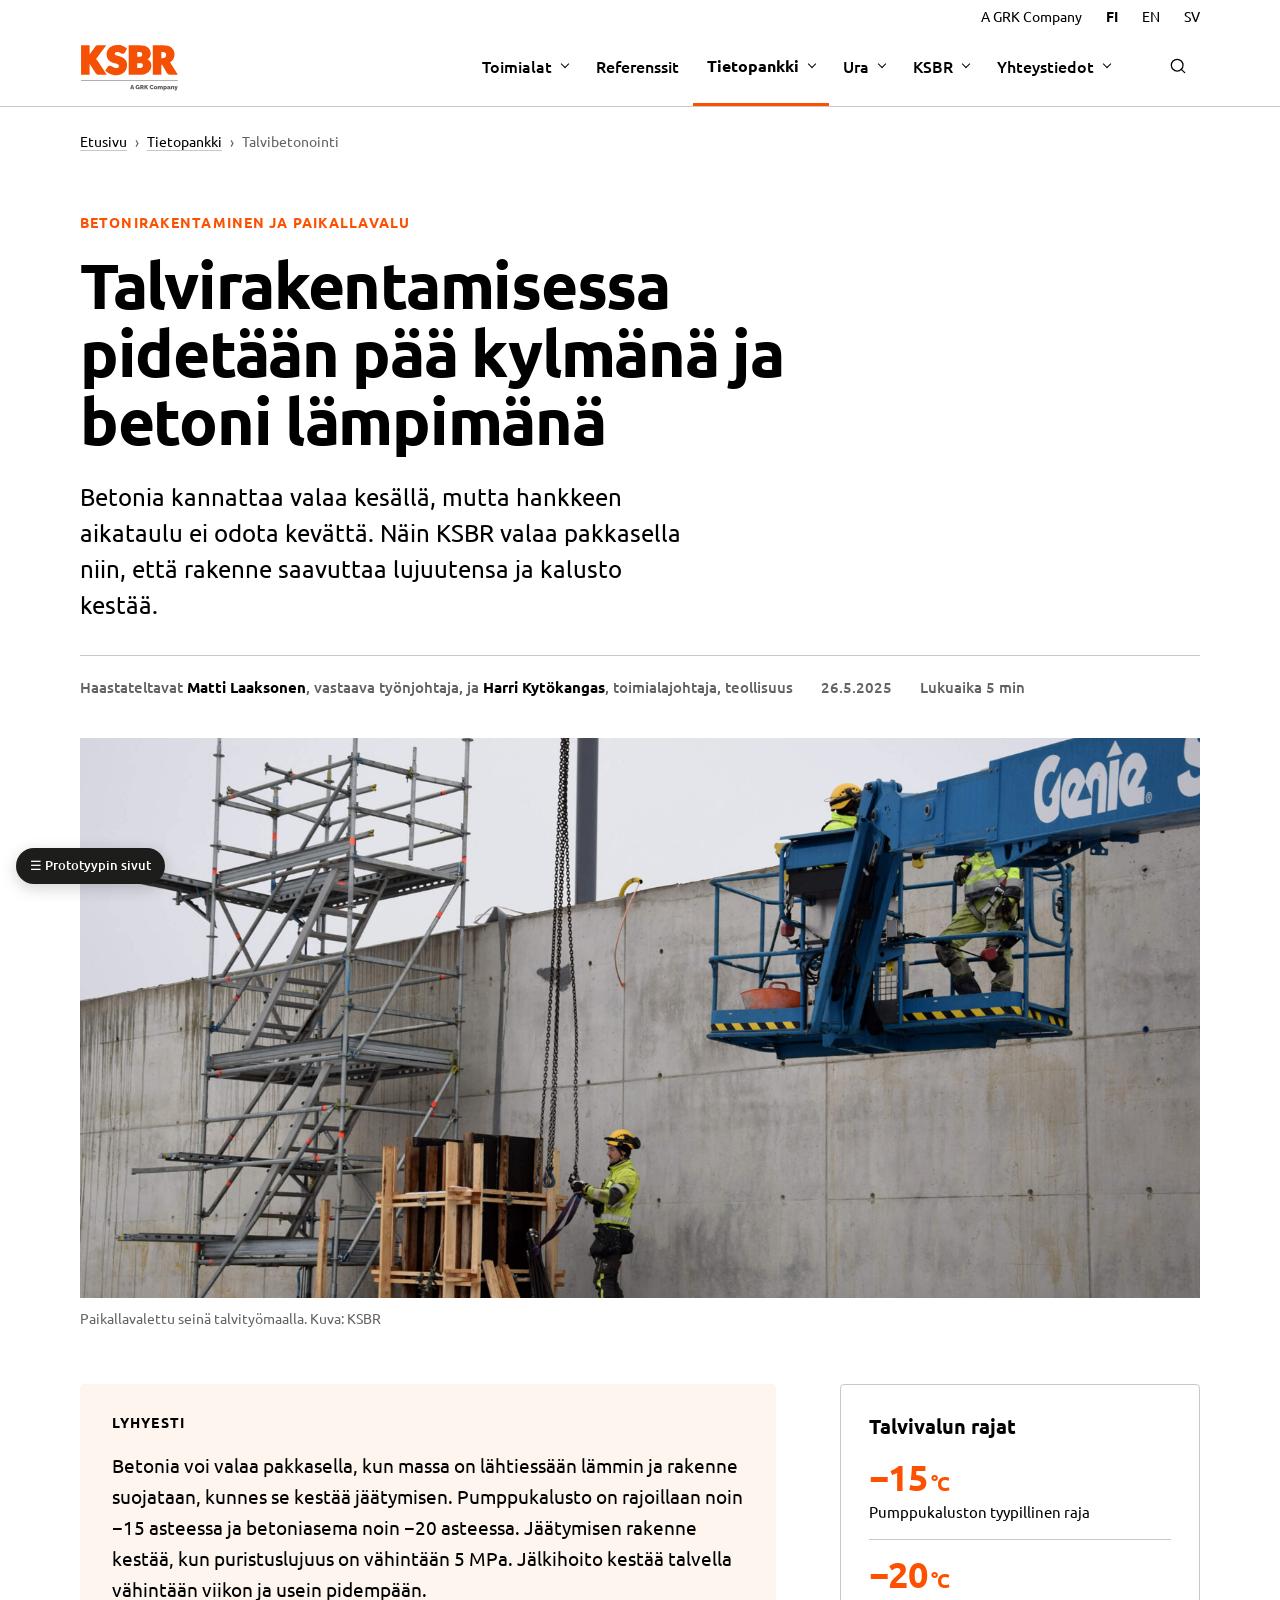
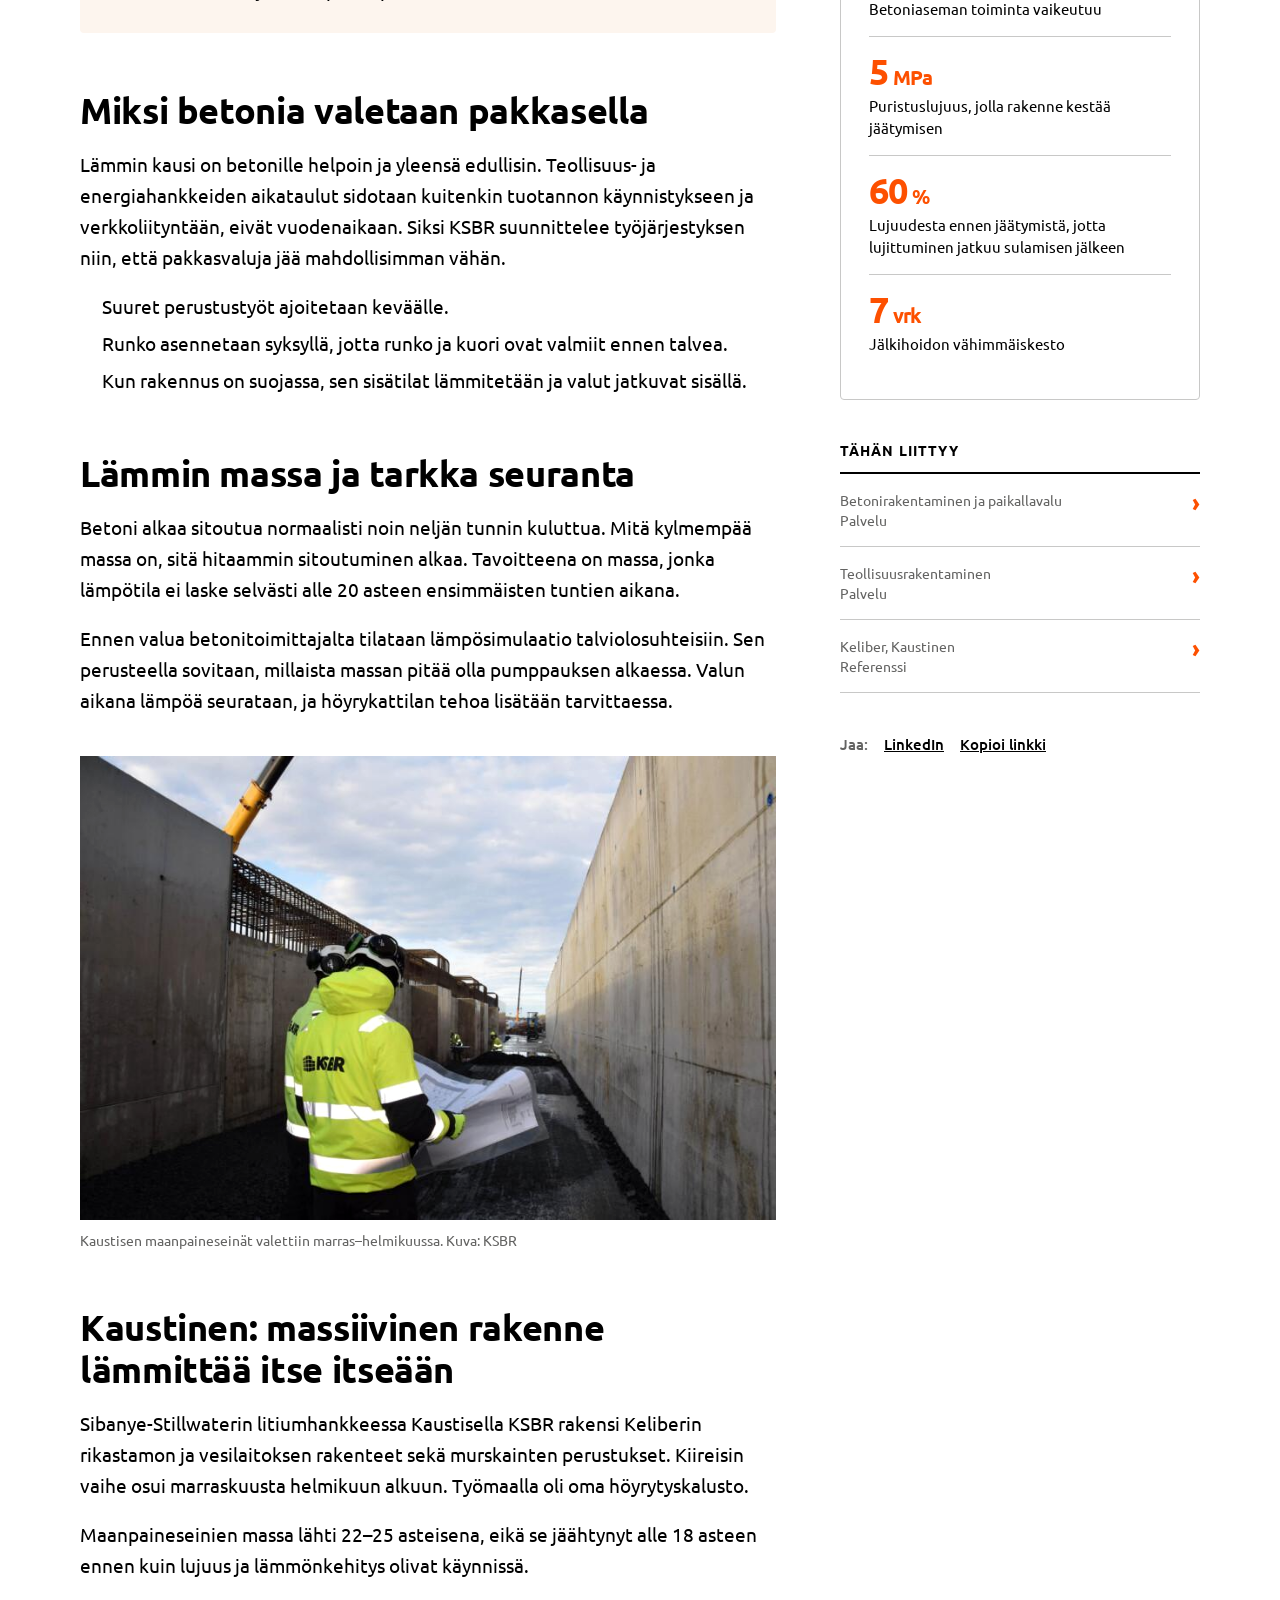
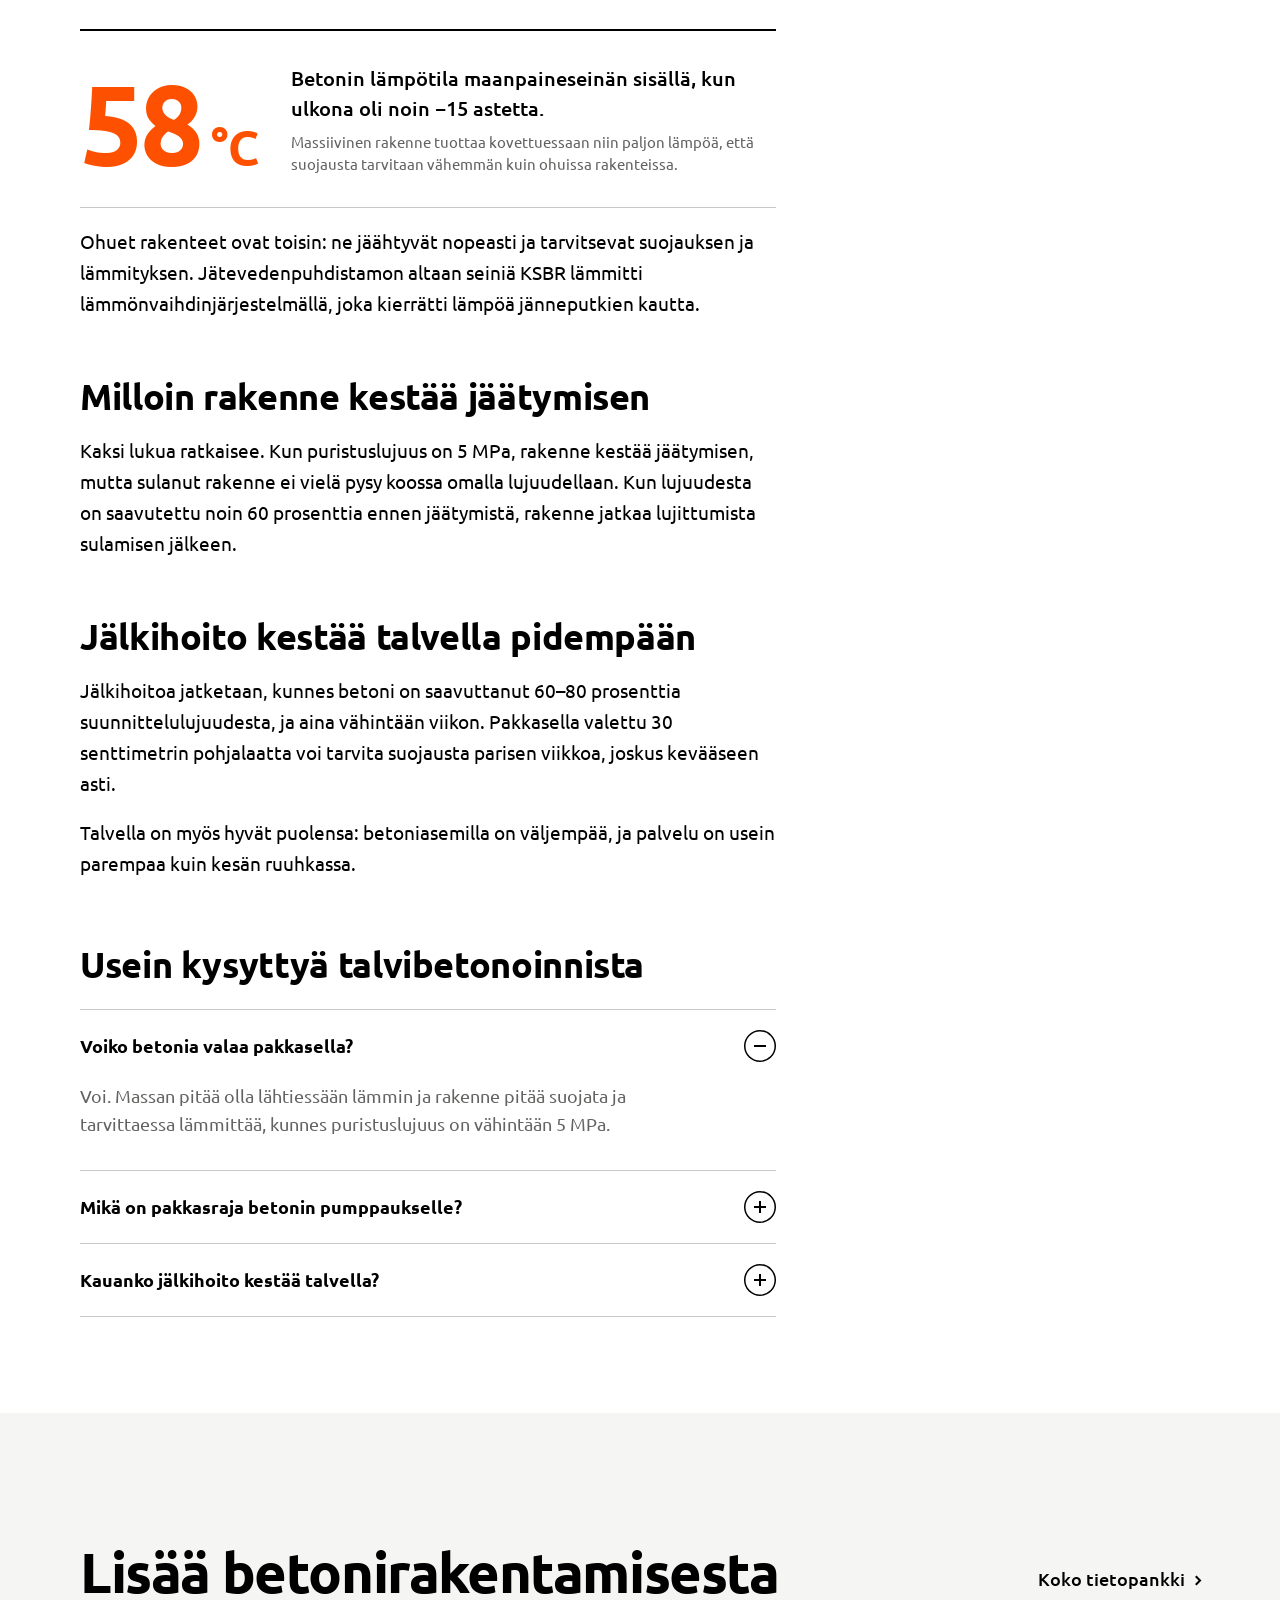
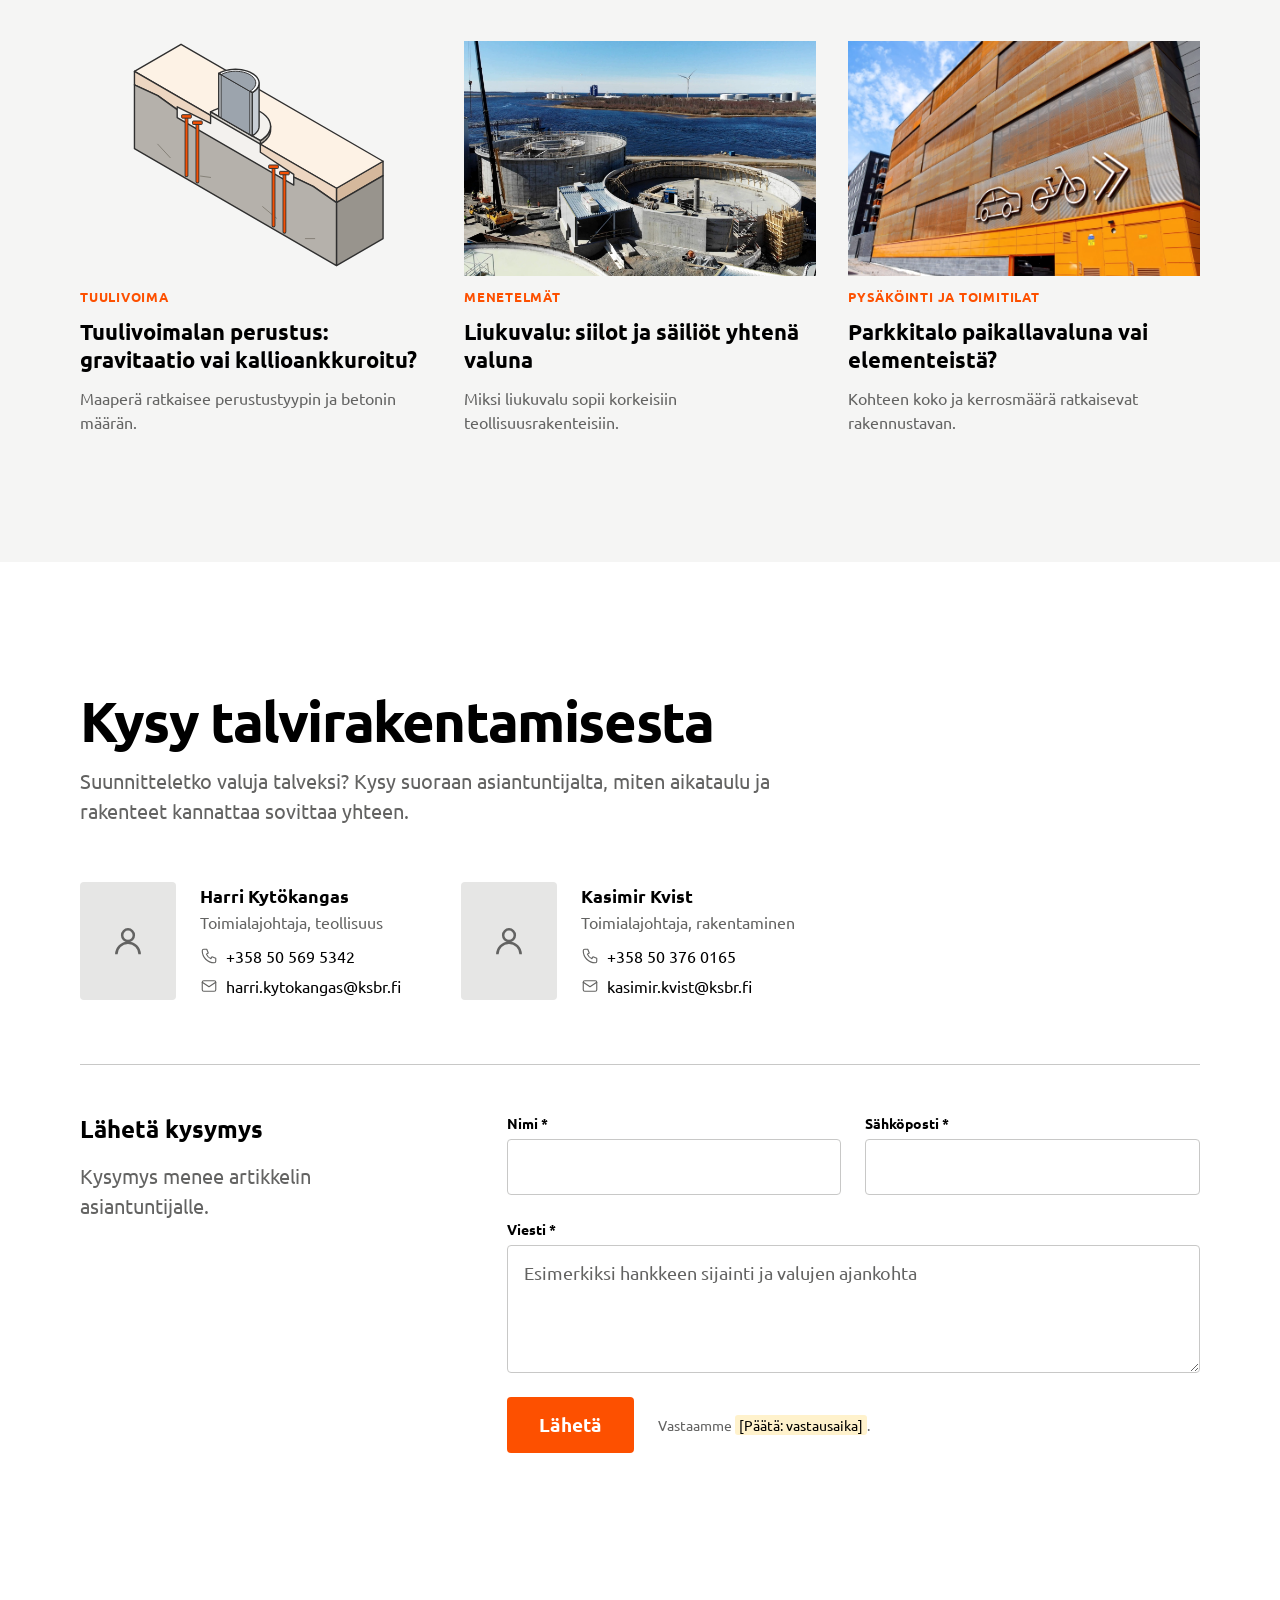
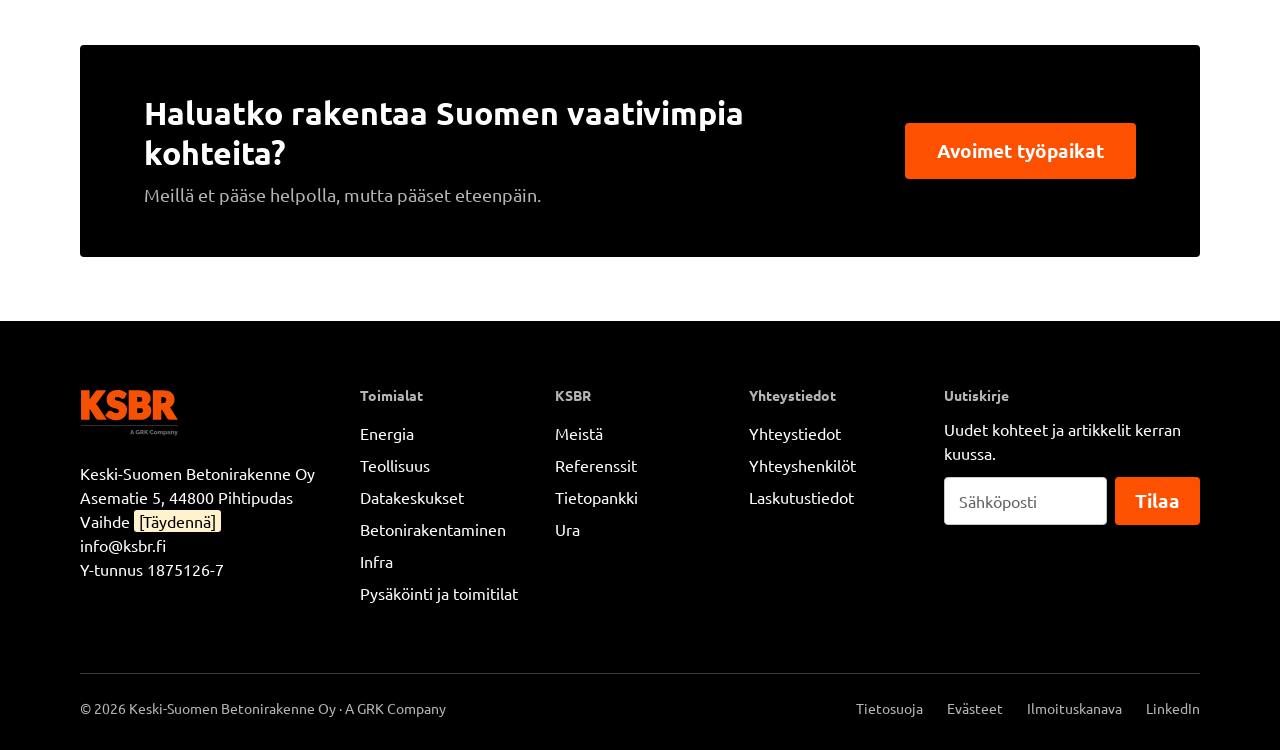
==== artikkeli-talvibetonointi.html @ c505bfe1 "Kanvaasin uusin versio: artikkelisivu, Ponsivuoren ja Metsä Fibren kuvat, uudet perustuskuvat, yhten" ====
<!doctype html>
<html lang="fi">
<head>
<meta charset="utf-8">
<meta name="viewport" content="width=device-width, initial-scale=1">
<meta name="robots" content="noindex, nofollow">
<title>Artikkeli: Talvibetonointi · KSBR (prototyyppi)</title>

<link rel="stylesheet" href="css/tokens.css">
<link rel="stylesheet" href="css/bundle.css">
</head>
<body>


<link rel="stylesheet" href="https://fonts.googleapis.com/css2?family=Ubuntu:ital,wght@0,300;0,400;0,500;0,700;1,400&amp;display=swap">
<style>
body{margin:0;background:#fff}
a{color:#000000}a:hover{color:#fd5000}
.certs{display:grid;grid-template-columns:repeat(4,minmax(0,1fr));gap:24px}
.cert-head{display:flex;align-items:center;gap:16px}
.seal{flex:none;width:72px;height:72px;border-radius:4px;background:#e6e6e5;display:grid;place-items:center;box-shadow:inset 0 0 0 1px #c8c8c7}
.seal span{font-size:12px;line-height:16px;font-weight:500;color:#636362}
.cert{display:grid;grid-template-rows:auto auto 1fr auto;gap:12px;padding:32px 28px;background:#fff;border:1px solid #c8c8c7;border-radius:4px}
.cert-code{margin:0;font-size:32px;line-height:36px;font-weight:700;letter-spacing:-.01em;font-variant-numeric:lining-nums tabular-nums}
.cert-name{margin:0;font-size:16px;line-height:24px;font-weight:700;color:#636362;padding-bottom:16px;border-bottom:1px solid #e6e6e5}
.cert p.what{margin:0;font-size:16px;line-height:24px}
.cert .b-link{font-size:15px;margin-top:8px}
.qa-head{display:grid;grid-template-columns:7fr 5fr;gap:80px;align-items:end;margin-bottom:48px}
.qa-head .b-head{margin:0}
.quote{margin:64px 0 0;padding-top:48px;border-top:1px solid #c8c8c7;display:grid;grid-template-columns:4fr 8fr;gap:80px;align-items:start}
.quote blockquote{margin:0;font-size:32px;line-height:42px;font-weight:500;text-wrap:balance}
.quote blockquote::before{content:"”";display:block;font-size:80px;line-height:56px;font-weight:700;color:#fd5000}
.quote figcaption{font-size:16px;line-height:24px;padding-top:56px}
.quote figcaption b{display:block}
.co2{margin:0;justify-self:end;width:100%;max-width:420px}
.co2-bars{display:grid;grid-template-columns:1fr 1fr;gap:32px;align-items:end}
.co2-col{display:grid;justify-items:center;align-content:end;gap:8px}
.co2-bar{width:100%;max-width:120px;border-radius:4px 4px 0 0;background:#3a3a3a;box-shadow:0 1px 0 #7a7a79}
.co2-bar--now{background:#fd5000}
.co2-val{font-size:24px;line-height:32px;font-weight:700;color:#d0d0cf}
.co2-val--now{color:#fd5000}
.co2-lbl{margin-top:4px;font-size:14px;line-height:20px;color:#d0d0cf;text-align:center}
.co2 figcaption{margin-top:20px;font-size:14px;line-height:20px;color:#b5b5b4}
.resp{background:#000;color:#fff}
.resp-grid{display:grid;grid-template-columns:7fr 5fr;gap:80px;align-items:end}
.resp h2{margin:0;font-size:52px;line-height:60px;font-weight:700;letter-spacing:-.015em;color:#fff;text-wrap:balance}
.resp h2 em{font-style:normal;color:#fd5000}
.resp p{margin:16px 0 0;font-size:18px;line-height:28px;color:#d0d0cf}
.resp .b-link{color:#fff}
.resp .b-link:hover{color:#fff}
.b-footer__top{grid-template-columns:3fr 2fr 2fr 2fr 3fr}
@media (max-width:900px){
.b-h2,.resp h2{font-size:26px;line-height:32px}
.certs{grid-template-columns:repeat(2,minmax(0,1fr))}
.b-check,.b-people,.b-form{grid-template-columns:1fr}
.qa-head,.quote,.resp-grid,.b-lightform,.b-footer__top{grid-template-columns:1fr;gap:24px}
.quote figcaption{padding-top:0}
}

/* ---- hi-fi ---- */
.hf img{filter:saturate(.9) contrast(1.05)}
.hf-sec{padding:128px 80px}
.hf-h2{margin:0;font:700 56px/60px var(--font-head);letter-spacing:-.025em;text-wrap:balance}
.hf-lead{margin:20px 0 0;max-width:62ch;font:400 20px/30px var(--font-sans);color:var(--ink-2)}
.hf-eyebrow{margin:0 0 16px;font:700 13px/20px var(--font-head);letter-spacing:.12em;text-transform:uppercase;color:var(--ink-2)}
.hf-hero{position:relative;min-height:820px;display:grid;align-content:end;color:#fff;overflow:hidden;background:#111}
.hf-hero>img{position:absolute;inset:0;width:100%;height:100%;object-fit:cover}
.hf-hero::after{content:"";position:absolute;inset:0;background:linear-gradient(180deg,rgba(0,0,0,.2) 0%,rgba(0,0,0,0) 28%,rgba(0,0,0,.78) 100%),linear-gradient(90deg,rgba(0,0,0,.72) 0%,rgba(0,0,0,.35) 45%,rgba(0,0,0,0) 70%)}
.hf-hero__text{position:relative;z-index:1;padding:0 80px 160px;max-width:1100px}
.hf-hero .hf-eyebrow{color:#fff;opacity:.85}
.hf-hero h1{margin:0;font:700 112px/108px var(--font-head);letter-spacing:-.04em}
.hf-hero h1 span{display:block;color:var(--accent)}
.hf-hero p.lead{margin:32px 0 0;max-width:46ch;font:400 22px/32px var(--font-sans);color:#e8e8e7}
.hf-hero .acts{display:flex;flex-wrap:wrap;align-items:center;gap:16px 32px;margin-top:40px}
.hf-hero .acts .b-link{color:#fff}
.hf-hero__note{position:absolute;z-index:1;right:80px;top:24px;font-size:12px;line-height:16px;color:rgba(255,255,255,.6)}
.hf-tasks{position:relative;z-index:2;display:grid;grid-template-columns:repeat(4,minmax(0,1fr));margin:-72px 80px 0;background:#fff;box-shadow:0 24px 48px -24px rgba(0,0,0,.35)}
.hf-task{display:grid;grid-template-columns:28px 1fr 12px;gap:16px;align-items:center;padding:28px;text-decoration:none;color:var(--ink)}
.hf-task+.hf-task{border-left:1px solid var(--surface)}
.hf-task .b-ico{width:24px;height:24px;color:var(--ink)}
.hf-task b{display:block;font:700 18px/24px var(--font-head)}
.hf-task small{display:block;font-size:14px;line-height:20px;color:var(--ink-2)}
.hf-task::after{content:"";width:8px;height:8px;border:solid var(--ink);border-width:2px 2px 0 0;transform:rotate(45deg)}
.hf-task:hover b{text-decoration:underline;text-underline-offset:4px}
.hf-ind{display:grid;grid-template-columns:repeat(5,minmax(0,1fr));gap:24px;margin-top:64px}
.hf-indcard{display:grid;grid-template-rows:auto auto auto 1fr auto;gap:12px;text-decoration:none;color:var(--ink)}
.hf-indcard .ph{position:relative;aspect-ratio:3/4;overflow:hidden;margin-bottom:12px}
.hf-indcard .ph img{position:absolute;inset:0;width:100%;height:100%;object-fit:cover}
.hf-oldico{width:64px;height:64px;margin:-4px 0 0 -6px;filter:none!important}
.hf-indcard h3{margin:0;font:700 24px/30px var(--font-head);letter-spacing:-.01em}
.hf-indcard p{margin:0;font-size:16px;line-height:24px;color:var(--ink-2)}
.hf-indcard .b-link{align-self:end;justify-self:start;font-size:16px}
.hf-indcard:hover h3{text-decoration:underline;text-underline-offset:5px;text-decoration-thickness:2px}
.hf-ico{width:44px;height:44px;fill:none;stroke:var(--ink);stroke-width:1.75;stroke-linecap:round;stroke-linejoin:round}
.hf-ico .a{stroke:var(--accent)}
.hf-indfoot{display:flex;gap:16px 40px;margin-top:48px;padding-top:24px;border-top:1px solid var(--line)}
.hf-band{position:relative;min-height:640px;display:grid;align-content:end;overflow:hidden;color:#fff}
.hf-band>img{position:absolute;inset:0;width:100%;height:100%;object-fit:cover}
.hf-band::after{content:"";position:absolute;inset:0;background:linear-gradient(0deg,rgba(0,0,0,.82) 0%,rgba(0,0,0,.35) 50%,rgba(0,0,0,0) 75%),linear-gradient(90deg,rgba(0,0,0,.5) 0%,rgba(0,0,0,0) 60%)}
.hf-band__text{position:relative;z-index:1;padding:0 80px 72px;max-width:900px}
.hf-band .hf-eyebrow{color:#fff;opacity:.85}
.hf-band h2{margin:0;font:700 48px/54px var(--font-head);letter-spacing:-.02em}
.hf-band .b-link{margin-top:24px;color:#fff;display:inline-block}
.hf-why{background:#000;color:#fff}
.hf-why .hf-h2{color:#fff}
.hf-why .hf-lead{color:var(--on-dark)}
.hf-nums{display:grid;grid-template-columns:repeat(3,minmax(0,1fr));gap:48px;margin-top:80px}
.hf-num b{display:block;font:700 144px/1 var(--font-head);letter-spacing:-.05em;color:var(--accent);font-variant-numeric:lining-nums tabular-nums}
.hf-num small{display:block;margin-top:16px;padding-bottom:28px;border-bottom:1px solid var(--on-dark-line);font:500 18px/26px var(--font-sans);color:var(--on-dark)}
.hf-num small em{font-style:normal;font-weight:700;color:#fff;margin-right:6px}
.hf-num h3{margin:28px 0 8px;font:700 24px/32px var(--font-head)}
.hf-num p{margin:0;font-size:16px;line-height:24px;color:var(--on-dark)}
.hf-certs{display:flex;flex-wrap:wrap;gap:12px 32px;margin-top:80px;padding-top:24px;border-top:1px solid var(--on-dark-line);font:700 14px/20px var(--font-sans)}
.hf-certs span:first-child{color:var(--on-dark-muted);letter-spacing:.1em;text-transform:uppercase}
.hf-cards{display:grid;grid-template-columns:repeat(3,minmax(0,1fr));gap:24px;margin-top:56px}
.hf-card{display:grid;gap:12px;align-content:start;text-decoration:none;color:var(--ink)}
.hf-card .ph{position:relative;aspect-ratio:4/3;overflow:hidden;margin-bottom:8px}
.hf-card .ph img{position:absolute;inset:0;width:100%;height:100%;object-fit:cover}
.hf-card .meta{margin:0;font-size:14px;line-height:20px;color:var(--ink-2)}
.hf-card h3{margin:0;font:700 24px/30px var(--font-head);letter-spacing:-.01em}
.hf-card p{margin:0;font-size:16px;line-height:24px;color:var(--ink-2)}
.hf-card:hover h3{text-decoration:underline;text-underline-offset:5px;text-decoration-thickness:2px}
.hf-headrow{display:flex;justify-content:space-between;align-items:end;gap:32px}
.hf-edge{display:grid;grid-template-columns:1fr 1fr;min-height:640px}
.hf-edge .ph{position:relative;overflow:hidden}
.hf-edge .ph img{position:absolute;inset:0;width:100%;height:100%;object-fit:cover}
.hf-edge .tx{display:grid;align-content:center;gap:0;padding:96px 80px}
.hf-edge--tint .tx{background:var(--tint)}
.hf-edge .acts{display:flex;flex-wrap:wrap;gap:16px 32px;margin-top:40px;align-items:center}
.hf-edge blockquote{margin:48px 0 0;padding-top:28px;border-top:1px solid var(--line);font:700 22px/32px var(--font-head)}
.hf-edge cite{display:block;margin-top:8px;font:400 16px/24px var(--font-sans);color:var(--ink-2)}
.hf-news{display:grid;grid-template-columns:repeat(3,minmax(0,1fr));gap:24px;margin-top:56px}
.hf-news a{display:grid;grid-template-rows:auto auto 1fr auto;gap:12px;text-decoration:none;color:var(--ink)}
.hf-news .ph{position:relative;aspect-ratio:16/10;overflow:hidden;margin-bottom:8px}
.hf-news .ph img{position:absolute;inset:0;width:100%;height:100%;object-fit:cover}
.hf-news time{font-size:14px;line-height:20px;color:var(--ink-2)}
.hf-news h3{margin:0;font:700 22px/30px var(--font-head)}
.hf-news .b-link{align-self:end;justify-self:start}
.hf-news a:hover h3{text-decoration:underline;text-underline-offset:4px}
.hf-letter{display:grid;grid-template-columns:5fr 7fr;gap:48px;align-items:center;margin-top:72px;padding:40px;background:#fff}
.hf-letter h3{margin:0;font:700 26px/32px var(--font-head)}
.hf-letter p{margin:6px 0 0;color:var(--ink-2)}
.hf-letter form{display:flex;gap:8px}.hf-letter .b-input{flex:1}
.hf-steps{display:grid;grid-template-columns:repeat(5,minmax(0,1fr));gap:20px;margin-top:64px;position:relative}
.hf-step{display:grid;grid-template-rows:auto auto auto 1fr auto;gap:10px;text-decoration:none;color:var(--ink)}
.hf-step .no{display:flex;align-items:center;gap:16px;font:700 56px/1 var(--font-head);letter-spacing:-.03em;color:var(--accent);font-variant-numeric:lining-nums tabular-nums}
.hf-step .no::after{content:"";flex:1;height:1px;background:var(--line)}
.hf-step:last-child .no::after{background:transparent}
.hf-step .ph{position:relative;aspect-ratio:3/4;overflow:hidden;margin:6px 0 10px}
.hf-step .ph img{position:absolute;inset:0;width:100%;height:100%;object-fit:cover}
.hf-step h3{margin:0;font:700 22px/28px var(--font-head)}
.hf-step p{margin:0;font-size:15px;line-height:22px;color:var(--ink-2)}
.hf-step .b-link{align-self:end;justify-self:start;font-size:15px}
.hf-step:hover h3{text-decoration:underline;text-underline-offset:4px}
.hf-herostats{position:relative;z-index:1;display:grid;grid-template-columns:repeat(3,minmax(0,1fr));margin:0 80px;border-top:1px solid rgba(255,255,255,.35)}
.hf-herostats div{padding:28px 0 40px}
.hf-herostats b{display:block;font:700 72px/1 var(--font-head);letter-spacing:-.04em;color:var(--accent)}
.hf-herostats small{display:block;margin-top:10px;font:500 16px/24px var(--font-sans);color:#e8e8e7}
.hf-herostats small em{font-style:normal;font-weight:700;color:#fff;margin-right:6px}
.hf-usp{display:grid;grid-template-columns:repeat(3,minmax(0,1fr));gap:48px;margin-top:64px}
.hf-usp div{padding-top:28px;border-top:1px solid var(--on-dark-line)}
.hf-usp h3{margin:0 0 12px;font:700 28px/34px var(--font-head);letter-spacing:-.01em;color:#fff}
.hf-usp p{margin:0;font-size:17px;line-height:26px;color:var(--on-dark)}
@media (max-width:900px){
.hf-sec{padding:72px 20px}.hf-h2{font-size:34px;line-height:40px}
.hf-hero{min-height:640px}.hf-hero__text{padding:0 20px 120px}.hf-hero h1{font-size:52px;line-height:50px}
.hf-tasks{grid-template-columns:1fr;margin:-48px 20px 0}.hf-task+.hf-task{border-left:0;border-top:1px solid var(--surface)}
.hf-ind,.hf-nums,.hf-cards,.hf-news,.hf-letter,.hf-edge,.hf-steps,.hf-usp,.hf-herostats{grid-template-columns:1fr}
.hf-ind{grid-template-columns:1fr 1fr}
.hf-num b{font-size:88px}.hf-edge .tx{padding:56px 20px}.hf-band__text{padding:0 20px 48px}.hf-band h2{font-size:30px;line-height:36px}
.hf-herostats{margin:0 20px}.hf-herostats b{font-size:48px}
}

/* ---- hi-fi: yleiset sivut ---- */
.hf .b-section{padding:128px 80px}
.hf .b-section--tight{padding-top:64px;padding-bottom:64px}
.hf .b-h1{font-size:80px;line-height:84px;letter-spacing:-.035em}
.hf .b-h2{font-size:56px;line-height:60px;letter-spacing:-.025em;text-wrap:balance}
.hf .b-head .b-body{font-size:20px;line-height:30px}
.hf .b-head{margin-bottom:56px}
.hf .b-lead{font-size:22px;line-height:32px}
.hf .b-why__num,.hf .why-num{font-size:120px;line-height:1;letter-spacing:-.05em;color:var(--accent)}
.hf .b-chain__no{font-size:56px;line-height:1;letter-spacing:-.03em;color:var(--accent)}
.hf .b-case h3{font-size:22px;line-height:28px}
.hf .b-case:hover h3,.hf .b-industry:hover h3{text-decoration:underline;text-underline-offset:5px;text-decoration-thickness:2px}
.hf-hero--page{min-height:760px}
.hf-hero--page .hf-hero__text{display:grid;gap:20px;padding-bottom:104px;max-width:1000px}
.hf-hero--page h1,.hf-hero--page .b-h1{margin:0;color:#fff;font:700 80px/84px var(--font-head);letter-spacing:-.035em;max-width:16ch;text-wrap:balance}
.hf-hero--page .b-lead{margin:0;color:#e8e8e7;max-width:48ch}
.hf-hero--page .b-eyebrow{color:#fff;opacity:.85}
.hf-hero--page a:not(.b-btn){color:#fff}
.hf-hero--page .tag{background:transparent;color:#fff;border-color:rgba(255,255,255,.55)}
.hf-hero--page .quick a{text-decoration-color:rgba(255,255,255,.5)}
.hf-hero--page .recruiter-mini{border-color:rgba(255,255,255,.3);color:#fff}
.hf-hero--page .recruiter-mini b{color:#d0d0cf}
.hf-hero--page .recruiter-mini .b-ico{color:#fff}
@media (max-width:900px){
.hf .b-section{padding:72px 20px}.hf .b-h2{font-size:34px;line-height:40px}.hf .b-h1{font-size:44px;line-height:48px}
.hf-hero--page{min-height:600px}.hf-hero--page h1,.hf-hero--page .b-h1{font-size:44px;line-height:48px}.hf-hero--page .hf-hero__text{padding:0 20px 72px}
.hf .b-why__num,.hf .why-num{font-size:72px}
}

/* ---- audit-korjaukset ---- */
.hf-skip{position:absolute;left:16px;top:-80px;z-index:100;padding:12px 16px;background:var(--ink);color:#fff;font:700 16px/24px var(--font-sans);text-decoration:none}
.hf-skip:focus{top:16px;color:#fff}
.hf :focus-visible{outline:3px solid var(--accent);outline-offset:3px}
.hf .b-btn:focus-visible{outline:3px solid var(--ink);outline-offset:2px;box-shadow:0 0 0 2px #fff}
.hf .b-footer h2.hf-fh{margin:0 0 12px;font-size:14px;line-height:20px;font-weight:700;color:var(--on-dark-muted)}
.hf .sr-only{position:absolute;width:1px;height:1px;overflow:hidden;clip:rect(0 0 0 0);white-space:nowrap}
.hf h3 .b-gap,.hf .b-person__name .b-gap{font-size:.75em;font-weight:500}
.hf .b-step::before{font-size:48px;line-height:1;letter-spacing:-.03em}
.hf-hero::after{background:linear-gradient(0deg,rgba(0,0,0,.52) 0%,rgba(0,0,0,0) 40%),linear-gradient(90deg,rgba(0,0,0,.68) 0%,rgba(0,0,0,.55) 38%,rgba(0,0,0,.16) 60%,rgba(0,0,0,0) 74%)}
.hf-hero .lead,.hf-hero--page .b-lead{max-width:40ch}
.hf-menu{display:none;align-items:center;gap:8px;min-height:44px;padding:0 12px;border:1px solid var(--line);border-radius:4px;background:#fff;font:700 15px/20px var(--font-sans);color:var(--ink)}
.hf-menu i{display:block;width:18px;height:2px;background:currentColor;box-shadow:0 6px 0 currentColor,0 -6px 0 currentColor}
.hf .hf-hero h1,.hf .hf-hero--page h1{hyphens:auto;overflow-wrap:anywhere}
@media (max-width:1200px){.hf-ind,.hf-steps{grid-template-columns:repeat(3,minmax(0,1fr))}}
@media (max-width:900px){
.hf .b-nav__menu,.hf .b-nav__util{display:none}.hf-menu{display:inline-flex;margin-left:auto}
.hf .hf-hero h1,.hf .hf-hero--page h1{font-size:clamp(34px,9vw,52px);line-height:1.08}
.hf-ind,.hf-steps{grid-template-columns:1fr 1fr}
}

/* ---- audit-kierros-3 ---- */
.hf .hf-hero h1,.hf .hf-hero--page h1{hyphens:manual;overflow-wrap:normal}
.hf-hero--page h1,.hf-hero--page .b-h1{max-width:20ch}
.hf-hero--page .b-lead{font:400 20px/30px var(--font-sans);max-width:44ch}
.hf-hero--tv h1{font-size:clamp(34px,5vw,64px)!important;line-height:1.06!important;max-width:16ch}
.hf-hero>img{object-position:var(--pos,center)}
.b-nav__menu.is-open{display:grid!important;position:absolute;left:0;right:0;top:100%;z-index:50;gap:0;padding:8px 20px 24px;background:#fff;box-shadow:0 24px 32px -24px rgba(0,0,0,.4)}
.b-nav__menu.is-open .b-nav__item{padding:16px 0;border-bottom:1px solid var(--surface);font-size:18px}
.hf .b-nav__bar{position:relative}
@media (max-width:900px){
.hf-hero::after{background:linear-gradient(0deg,rgba(0,0,0,.74) 0%,rgba(0,0,0,.6) 50%,rgba(0,0,0,.24) 85%,rgba(0,0,0,.1) 100%)}
.hf-hero>img{object-position:70% 20%}
}
@media (max-width:600px){.hf .hf-hero h1,.hf .hf-hero--page h1{overflow-wrap:anywhere}}

/* ---- audit-kierros-4 ---- */
@media (max-width:600px){.hf-ind>:last-child:nth-child(odd){grid-column:1/-1}}
.hf .b-link{white-space:nowrap}
.hf-indfoot{flex-wrap:wrap}
.b-nav__menu .hf-langs{display:none}
.b-nav__menu.is-open .hf-langs{display:flex;gap:20px;align-items:center;padding:20px 0 4px;font-size:15px}
.b-nav__menu.is-open .hf-langs a{min-height:44px;display:inline-flex;align-items:center;text-decoration:none;color:var(--ink)}
.b-nav__menu.is-open .hf-langs a[aria-current]{font-weight:700;text-decoration:underline;text-underline-offset:4px}
.b-nav__menu.is-open .hf-langs .grk{margin-left:auto;color:var(--ink-2)}
body.menu-open{overflow:hidden}
@media (max-width:600px){
.hf-headrow{flex-direction:column;align-items:flex-start;gap:16px}
.hf-hero--tv .hf-hero__text{padding-top:56px}
.hf-herostats{grid-template-columns:repeat(3,minmax(0,1fr))!important;margin:0 20px;gap:12px}
.hf-herostats div{padding:20px 0 28px}
.hf-herostats b{font-size:34px}
.hf-herostats small{font-size:13px;line-height:18px}
.hf-steps{grid-template-columns:1fr!important}
.hf-step .ph{aspect-ratio:16/9}
.hf .b-media:not(:has(img)){aspect-ratio:16/9;min-height:0}
}

/* ---- artikkeli ---- */
.ar-head{max-width:1280px;margin:0 auto;padding:56px 80px 0}
.ar-tag{display:inline-block;font:700 14px/20px var(--font-sans);letter-spacing:.08em;text-transform:uppercase;color:var(--accent);text-decoration:none}
.ar-tag:hover{text-decoration:underline}
.ar-head h1{max-width:20ch;margin:16px 0 0;font:700 64px/68px var(--font-head);letter-spacing:-.02em;hyphens:manual}
.ar-lead{max-width:44ch;margin:24px 0 0;font:400 24px/36px var(--font-sans);color:var(--ink)}
.ar-meta{display:flex;flex-wrap:wrap;gap:8px 28px;margin:32px 0 0;padding:20px 0 0;border-top:1px solid var(--line);font:500 15px/22px var(--font-sans);color:var(--ink-2)}
.ar-meta b{color:var(--ink);font-weight:700}
.ar-hero{max-width:1280px;margin:40px auto 0;padding:0 80px}
.ar-hero figure{margin:0}
.ar-hero img{display:block;width:100%;aspect-ratio:16/8;object-fit:cover;object-position:50% 45%}
.ar-hero figcaption,.ar-fig figcaption{margin-top:10px;font:400 14px/20px var(--font-sans);color:var(--ink-2)}
.ar-grid{display:grid;grid-template-columns:minmax(0,720px) minmax(0,360px);justify-content:space-between;gap:64px;max-width:1280px;margin:0 auto;padding:56px 80px 96px}
.ar-sum{padding:28px 32px;background:var(--tint);border-radius:4px}
.hf .ar-sum h2,.ar-sum h2{margin:0;font:700 14px/20px var(--font-sans);letter-spacing:.08em;text-transform:uppercase}
.ar-sum p{margin:10px 0 0;font:400 19px/30px var(--font-sans)}
.ar-body h2{margin:56px 0 0;font:700 36px/42px var(--font-head);letter-spacing:-.01em}
.ar-body p{margin:18px 0 0;font:400 19px/31px var(--font-sans)}
.ar-body ul{margin:18px 0 0;padding-left:22px;font:400 19px/31px var(--font-sans)}
.ar-body li+li{margin-top:6px}
.ar-fig{margin:40px 0 0}
.ar-fig img{display:block;width:100%;aspect-ratio:3/2;object-fit:cover}
.ar-big{display:grid;grid-template-columns:auto 1fr;gap:12px 32px;align-items:end;margin:48px 0 8px;padding:32px 0;border-top:2px solid #000;border-bottom:1px solid var(--line)}
.ar-big b{font:700 112px/.9 var(--font-head);letter-spacing:-.04em;color:var(--accent)}
.ar-big b small{font-size:48px;letter-spacing:0}
.ar-big p{margin:0;font:500 20px/30px var(--font-sans)}
.ar-big p span{display:block;margin-top:8px;font:400 15px/22px var(--font-sans);color:var(--ink-2)}
.ar-side{display:grid;gap:40px;align-content:start;position:sticky;top:24px}
.ar-facts{padding:28px;border:1px solid var(--line);border-radius:4px}
.hf .ar-facts h2,.ar-facts h2{margin:0 0 4px;font:700 20px/26px var(--font-head)}
.ar-facts dl{margin:0}
.ar-facts div{padding:16px 0;border-top:1px solid var(--line)}
.ar-facts div:first-child{border-top:0}
.ar-facts dt{font:700 36px/1 var(--font-head);letter-spacing:-.02em;color:var(--accent)}
.ar-facts dt small{font-size:20px}
.ar-facts dd{margin:6px 0 0;font:400 15px/22px var(--font-sans)}
.hf .ar-rel h2,.ar-rel h2{margin:0;padding-bottom:12px;border-bottom:2px solid #000;font:700 14px/20px var(--font-sans);letter-spacing:.08em;text-transform:uppercase}
.ar-rel a{display:flex;justify-content:space-between;gap:16px;padding:16px 0;border-bottom:1px solid var(--line);color:var(--ink);text-decoration:none;font:700 17px/24px var(--font-sans)}
.ar-rel a span{display:block;font:400 14px/20px var(--font-sans);color:var(--ink-2)}
.ar-rel a::after{content:"›";font-size:24px;line-height:24px;color:var(--accent)}
.ar-rel a:hover{color:var(--accent)}
.ar-share{display:flex;gap:16px;font:500 15px/22px var(--font-sans);color:var(--ink-2)}
.ar-share a{color:var(--ink)}
.ar-more{display:grid;grid-template-columns:repeat(3,minmax(0,1fr));gap:32px;margin-top:40px}
.ar-more a{display:grid;gap:12px;align-content:start;color:var(--ink);text-decoration:none}
.ar-more img{display:block;width:100%;aspect-ratio:3/2;object-fit:cover}
.ar-more small{font:700 13px/18px var(--font-sans);letter-spacing:.06em;text-transform:uppercase;color:var(--accent)}
.ar-more h3{margin:0;font:700 22px/28px var(--font-head)}
.ar-more p{margin:0;font:400 16px/24px var(--font-sans);color:var(--ink-2)}
.ar-more a:hover h3{color:var(--accent)}
@media (max-width:1200px){.ar-grid{grid-template-columns:1fr;gap:48px}.ar-side{position:static}}
@media (max-width:900px){.ar-head,.ar-hero{padding-left:20px;padding-right:20px}.ar-grid{padding:40px 20px 72px}.ar-head h1{font-size:44px;line-height:48px}.ar-lead{font-size:20px;line-height:30px}.ar-more{grid-template-columns:1fr}.ar-big b{font-size:80px}}
</style>

<div class="b-root hf" style="width: 100%;">
<a class="hf-skip" href="#sisalto">Siirry sisältöön</a>

<header class="b-nav">
  <div class="b-nav__util"><a href="https://grk.fi">A GRK Company</a><a href="#" data-proto-missing aria-current="true">FI</a><a href="#" data-proto-missing>EN</a><a href="#" data-proto-missing>SV</a></div>
  <div class="b-nav__bar">
    <img fetchpriority="high" class="b-nav__logo" src="img/ksbr-logo.svg" alt="KSBR – A GRK Company">
    <nav class="b-nav__menu" id="paavalikko" aria-label="Päävalikko">
      <a class="b-nav__item b-nav__item--menu" href="index.html#toimialat">Toimialat</a>
      <a class="b-nav__item" href="referenssit.html">Referenssit</a>
      <a class="b-nav__item b-nav__item--menu" href="artikkeli-talvibetonointi.html" aria-current="page">Tietopankki</a>
      <a class="b-nav__item b-nav__item--menu" href="ura.html">Ura</a>
      <a class="b-nav__item b-nav__item--menu" href="index.html">KSBR</a>
      <a class="b-nav__item b-nav__item--menu" href="yhteystiedot.html">Yhteystiedot</a>
      <div class="hf-langs"><a href="#" data-proto-missing aria-current="page" lang="fi">FI</a><a href="#" data-proto-missing hreflang="en" lang="en">EN</a><a href="#" data-proto-missing hreflang="sv" lang="sv">SV</a><a class="grk" href="https://grk.fi">A GRK Company</a></div>
    </nav>
    <button class="hf-menu" type="button" aria-expanded="false" aria-controls="paavalikko"><i aria-hidden="true"></i>Valikko</button>
    <a class="b-nav__search" href="index.html" aria-label="Haku"><svg class="b-ico" viewBox="0 0 24 24" aria-hidden="true"><circle cx="11" cy="11" r="7"></circle><path d="m20 20-4-4"></path></svg></a>
  </div>
</header>
<ol class="b-crumbs"><li><a href="index.html">Etusivu</a></li><li><a href="artikkeli-talvibetonointi.html">Tietopankki</a></li><li aria-current="page">Talvibetonointi</li></ol>
<main id="sisalto">

<article>
<header class="ar-head">
  <a class="ar-tag" href="betonirakentaminen.html">Betonirakentaminen ja paikallavalu</a>
  <h1>Talvirakentamisessa pidetään pää kylmänä ja betoni lämpimänä</h1>
  <p class="ar-lead">Betonia kannattaa valaa kesällä, mutta hankkeen aikataulu ei odota kevättä. Näin KSBR valaa pakkasella niin, että rakenne saavuttaa lujuutensa ja kalusto kestää.</p>
  <p class="ar-meta"><span>Haastateltavat <b>Matti Laaksonen</b>, vastaava työnjohtaja, ja <b>Harri Kytökangas</b>, toimialajohtaja, teollisuus</span><span>26.5.2025</span><span>Lukuaika 5 min</span></p>
</header>
<div class="ar-hero"><figure><img fetchpriority="high" src="img/DSC_0031-1600x1000.jpg" alt="KSBR:n työntekijät viimeistelevät paikallavalettua betoniseinää henkilönostimelta talvella"><figcaption>Paikallavalettu seinä talvityömaalla. Kuva: KSBR</figcaption></figure></div>

<div class="ar-grid">
  <div class="ar-body">
    <section class="ar-sum" aria-labelledby="ar-lyhyesti"><h2 id="ar-lyhyesti">Lyhyesti</h2>
      <p>Betonia voi valaa pakkasella, kun massa on lähtiessään lämmin ja rakenne suojataan, kunnes se kestää jäätymisen. Pumppukalusto on rajoillaan noin −15 asteessa ja betoniasema noin −20 asteessa. Jäätymisen rakenne kestää, kun puristuslujuus on vähintään 5 MPa. Jälkihoito kestää talvella vähintään viikon ja usein pidempään.</p>
    </section>

    <h2>Miksi betonia valetaan pakkasella</h2>
    <p>Lämmin kausi on betonille helpoin ja yleensä edullisin. Teollisuus- ja energiahankkeiden aikataulut sidotaan kuitenkin tuotannon käynnistykseen ja verkkoliityntään, eivät vuodenaikaan. Siksi KSBR suunnittelee työjärjestyksen niin, että pakkasvaluja jää mahdollisimman vähän.</p>
    <ul>
      <li>Suuret perustustyöt ajoitetaan keväälle.</li>
      <li>Runko asennetaan syksyllä, jotta runko ja kuori ovat valmiit ennen talvea.</li>
      <li>Kun rakennus on suojassa, sen sisätilat lämmitetään ja valut jatkuvat sisällä.</li>
    </ul>

    <h2>Lämmin massa ja tarkka seuranta</h2>
    <p>Betoni alkaa sitoutua normaalisti noin neljän tunnin kuluttua. Mitä kylmempää massa on, sitä hitaammin sitoutuminen alkaa. Tavoitteena on massa, jonka lämpötila ei laske selvästi alle 20 asteen ensimmäisten tuntien aikana.</p>
    <p>Ennen valua betonitoimittajalta tilataan lämpösimulaatio talviolosuhteisiin. Sen perusteella sovitaan, millaista massan pitää olla pumppauksen alkaessa. Valun aikana lämpöä seurataan, ja höyrykattilan tehoa lisätään tarvittaessa.</p>
    <figure class="ar-fig"><img loading="lazy" decoding="async" src="img/DSC_0105-800x533.jpg" alt="Kaksi KSBR:n työnjohtajaa tarkastelee piirustuksia maanpaineseinien välissä"><figcaption>Kaustisen maanpaineseinät valettiin marras–helmikuussa. Kuva: KSBR</figcaption></figure>

    <h2>Kaustinen: massiivinen rakenne lämmittää itse itseään</h2>
    <p>Sibanye-Stillwaterin litiumhankkeessa Kaustisella KSBR rakensi Keliberin rikastamon ja vesilaitoksen rakenteet sekä murskainten perustukset. Kiireisin vaihe osui marraskuusta helmikuun alkuun. Työmaalla oli oma höyrytyskalusto.</p>
    <p>Maanpaineseinien massa lähti 22–25 asteisena, eikä se jäähtynyt alle 18 asteen ennen kuin lujuus ja lämmönkehitys olivat käynnissä.</p>
    <div class="ar-big"><b>58<small> °C</small></b><p>Betonin lämpötila maanpaineseinän sisällä, kun ulkona oli noin −15 astetta.<span>Massiivinen rakenne tuottaa kovettuessaan niin paljon lämpöä, että suojausta tarvitaan vähemmän kuin ohuissa rakenteissa.</span></p></div>
    <p>Ohuet rakenteet ovat toisin: ne jäähtyvät nopeasti ja tarvitsevat suojauksen ja lämmityksen. Jätevedenpuhdistamon altaan seiniä KSBR lämmitti lämmönvaihdinjärjestelmällä, joka kierrätti lämpöä jänneputkien kautta.</p>

    <h2>Milloin rakenne kestää jäätymisen</h2>
    <p>Kaksi lukua ratkaisee. Kun puristuslujuus on 5 MPa, rakenne kestää jäätymisen, mutta sulanut rakenne ei vielä pysy koossa omalla lujuudellaan. Kun lujuudesta on saavutettu noin 60 prosenttia ennen jäätymistä, rakenne jatkaa lujittumista sulamisen jälkeen.</p>

    <h2>Jälkihoito kestää talvella pidempään</h2>
    <p>Jälkihoitoa jatketaan, kunnes betoni on saavuttanut 60–80 prosenttia suunnittelulujuudesta, ja aina vähintään viikon. Pakkasella valettu 30 senttimetrin pohjalaatta voi tarvita suojausta parisen viikkoa, joskus kevääseen asti.</p>
    <p>Talvella on myös hyvät puolensa: betoniasemilla on väljempää, ja palvelu on usein parempaa kuin kesän ruuhkassa.</p>

    <section style="margin-top:64px" aria-labelledby="ar-ukk"><h2 id="ar-ukk">Usein kysyttyä talvibetonoinnista</h2><div style="margin-top:24px">
      <details class="b-acc" open="open"><summary><span>Voiko betonia valaa pakkasella?</span><i></i></summary><div class="b-acc__body">Voi. Massan pitää olla lähtiessään lämmin ja rakenne pitää suojata ja tarvittaessa lämmittää, kunnes puristuslujuus on vähintään 5 MPa.</div></details>
      <details class="b-acc"><summary><span>Mikä on pakkasraja betonin pumppaukselle?</span><i></i></summary><div class="b-acc__body">Pumppukalusto on tyypillisesti rajoillaan noin −15 asteessa. Betoniaseman toiminta vaikeutuu noin −20 asteessa.</div></details>
      <details class="b-acc"><summary><span>Kauanko jälkihoito kestää talvella?</span><i></i></summary><div class="b-acc__body">Kunnes betoni on saavuttanut 60–80 % suunnittelulujuudesta, ja vähintään viikon. Ohuet laatat voivat vaatia suojausta viikkoja.</div></details>
    </div></section>
  </div>

  <aside class="ar-side" aria-label="Artikkelin tiedot">
    <section class="ar-facts" aria-labelledby="ar-rajat"><h2 id="ar-rajat">Talvivalun rajat</h2>
      <dl>
        <div><dt>−15<small> °C</small></dt><dd>Pumppukaluston tyypillinen raja</dd></div>
        <div><dt>−20<small> °C</small></dt><dd>Betoniaseman toiminta vaikeutuu</dd></div>
        <div><dt>5<small> MPa</small></dt><dd>Puristuslujuus, jolla rakenne kestää jäätymisen</dd></div>
        <div><dt>60<small> %</small></dt><dd>Lujuudesta ennen jäätymistä, jotta lujittuminen jatkuu sulamisen jälkeen</dd></div>
        <div><dt>7<small> vrk</small></dt><dd>Jälkihoidon vähimmäiskesto</dd></div>
      </dl>
    </section>
    <nav class="ar-rel" aria-label="Tähän liittyy"><h2>Tähän liittyy</h2>
      <a href="betonirakentaminen.html"><span>Betonirakentaminen ja paikallavalu<span>Palvelu</span></span></a>
      <a href="teollisuus.html"><span>Teollisuusrakentaminen<span>Palvelu</span></span></a>
      <a href="#" data-proto-missing><span>Keliber, Kaustinen<span>Referenssi</span></span></a>
    </nav>
    <p class="ar-share">Jaa: <a href="#" data-proto-missing>LinkedIn</a><a href="#" data-proto-missing>Kopioi linkki</a></p>
  </aside>
</div>
</article>

<section class="b-section b-section--gray"><div class="b-inner">
  <div class="b-headrow" style="display:flex;justify-content:space-between;align-items:end;gap:24px"><h2 class="b-h2" style="margin:0">Lisää betonirakentamisesta</h2><a class="b-link" href="artikkeli-talvibetonointi.html">Koko tietopankki</a></div>
  <div class="ar-more">
    <a href="#" data-proto-missing><img loading="lazy" decoding="async" src="img/perustus-kallio.svg" alt=""><small>Tuulivoima</small><h3>Tuulivoimalan perustus: gravitaatio vai kallioankkuroitu?</h3><p>Maaperä ratkaisee perustustyypin ja betonin määrän.</p></a>
    <a href="#" data-proto-missing><img loading="lazy" decoding="async" src="img/ksbr-storaenso-jatevesialtaiden-seinat-kuva2.jpg" alt=""><small>Menetelmät</small><h3>Liukuvalu: siilot ja säiliöt yhtenä valuna</h3><p>Miksi liukuvalu sopii korkeisiin teollisuusrakenteisiin.</p></a>
    <a href="#" data-proto-missing><img loading="lazy" decoding="async" src="img/Safiiri-muokattu_2019-6-17-16.jpg" alt=""><small>Pysäköinti ja toimitilat</small><h3>Parkkitalo paikallavaluna vai elementeistä?</h3><p>Kohteen koko ja kerrosmäärä ratkaisevat rakennustavan.</p></a>
  </div>
</div></section>

<section class="b-section" id="yhteyshenkilot"><div class="b-inner">
  <div class="b-head"><h2 class="b-h2">Kysy talvirakentamisesta</h2><p class="b-body">Suunnitteletko valuja talveksi? Kysy suoraan asiantuntijalta, miten aikataulu ja rakenteet kannattaa sovittaa yhteen.</p></div>
  <div class="b-people">
    <div class="b-person"><div class="b-person__img" aria-hidden="true"><svg viewBox="0 0 24 24"><circle cx="12" cy="8.5" r="3.5"></circle><path d="M5 20a7 7 0 0 1 14 0"></path></svg></div><div><p class="b-person__name">Harri Kytökangas</p><p class="b-person__role">Toimialajohtaja, teollisuus</p><p class="b-person__ch"><a href="tel:+358505695342"><svg class="b-ico" viewBox="0 0 24 24" aria-hidden="true"><path d="M5 3h4l2 5-2.5 1.5a11 11 0 0 0 6 6L16 13l5 2v4a2 2 0 0 1-2 2A16 16 0 0 1 3 5a2 2 0 0 1 2-2"></path></svg>+358 50 569 5342</a><a href="mailto:harri.kytokangas@ksbr.fi"><svg class="b-ico" viewBox="0 0 24 24" aria-hidden="true"><rect x="3" y="5" width="18" height="14" rx="2"></rect><path d="m3 7 9 6 9-6"></path></svg>harri.kytokangas@ksbr.fi</a></p></div></div>
    <div class="b-person"><div class="b-person__img" aria-hidden="true"><svg viewBox="0 0 24 24"><circle cx="12" cy="8.5" r="3.5"></circle><path d="M5 20a7 7 0 0 1 14 0"></path></svg></div><div><p class="b-person__name">Kasimir Kvist</p><p class="b-person__role">Toimialajohtaja, rakentaminen</p><p class="b-person__ch"><a href="tel:+358503760165"><svg class="b-ico" viewBox="0 0 24 24" aria-hidden="true"><path d="M5 3h4l2 5-2.5 1.5a11 11 0 0 0 6 6L16 13l5 2v4a2 2 0 0 1-2 2A16 16 0 0 1 3 5a2 2 0 0 1 2-2"></path></svg>+358 50 376 0165</a><a href="mailto:kasimir.kvist@ksbr.fi"><svg class="b-ico" viewBox="0 0 24 24" aria-hidden="true"><rect x="3" y="5" width="18" height="14" rx="2"></rect><path d="m3 7 9 6 9-6"></path></svg>kasimir.kvist@ksbr.fi</a></p></div></div>
  </div>
  <div class="b-lightform">
    <div class="b-head" style="margin: 0; align-content: start;"><h3 class="b-h3">Lähetä kysymys</h3><p class="b-body">Kysymys menee artikkelin asiantuntijalle.</p></div>
    <form class="b-form">
      <div class="b-field"><label for="ar-nimi">Nimi *</label><input class="b-input" id="ar-nimi" type="text"></div>
      <div class="b-field"><label for="ar-email">Sähköposti *</label><input class="b-input" id="ar-email" type="email"></div>
      <div class="b-field b-field--full"><label for="ar-viesti">Viesti *</label><textarea class="b-textarea" id="ar-viesti" placeholder="Esimerkiksi hankkeen sijainti ja valujen ajankohta"></textarea></div>
      <div class="b-form__foot"><button class="b-btn" type="button">Lähetä</button><span class="b-small">Vastaamme <mark class="b-gap">[Päätä: vastausaika]</mark>.</span></div>
    </form>
  </div>
</div></section>

</main>
<section class="b-section b-section--tight"><div class="b-inner"><div class="b-strip"><div><h2>Haluatko rakentaa Suomen vaativimpia kohteita?</h2><p>Meillä et pääse helpolla, mutta pääset eteenpäin.</p></div><a class="b-btn" href="ura.html">Avoimet työpaikat</a></div></div></section>

<footer class="b-footer"><div class="b-footer__top">
  <div><img loading="lazy" decoding="async" class="b-footer__logo" src="img/ksbr-logo.svg" alt="KSBR – A GRK Company"><address class="b-footer__addr">Keski-Suomen Betonirakenne Oy<br>Asematie 5, 44800 Pihtipudas<br>Vaihde <mark class="b-gap">[Täydennä]</mark><br><a href="mailto:info@ksbr.fi" style="color: #ffffff;">info@ksbr.fi</a><br>Y-tunnus 1875126-7</address></div>
  <div><h2 class="hf-fh">Toimialat</h2><ul><li><a href="tuulivoima.html" style="color: #ffffff;">Energia</a></li><li><a href="teollisuus.html" style="color: #ffffff;">Teollisuus</a></li><li><a href="#" data-proto-missing style="color: #ffffff;">Datakeskukset</a></li><li><a href="betonirakentaminen.html" style="color: #ffffff;">Betonirakentaminen</a></li><li><a href="#" data-proto-missing style="color: #ffffff;">Infra</a></li><li><a href="#" data-proto-missing style="color: #ffffff;">Pysäköinti ja toimitilat</a></li></ul></div>
  <div><h2 class="hf-fh">KSBR</h2><ul><li><a href="meista.html" style="color: #ffffff;">Meistä</a></li><li><a href="referenssit.html" style="color: #ffffff;">Referenssit</a></li><li><a href="artikkeli-talvibetonointi.html" style="color: #ffffff;">Tietopankki</a></li><li><a href="ura.html" style="color: #ffffff;">Ura</a></li></ul></div>
  <div><h2 class="hf-fh">Yhteystiedot</h2><ul><li><a href="yhteystiedot.html" style="color: #ffffff;">Yhteystiedot</a></li><li><a href="yhteyshenkilot.html" style="color: #ffffff;">Yhteyshenkilöt</a></li><li><a href="yhteystiedot.html" style="color: #ffffff;">Laskutustiedot</a></li></ul></div>
  <div><h2 class="hf-fh">Uutiskirje</h2><p style="font-size: 16px; line-height: 24px;">Uudet kohteet ja artikkelit kerran kuussa.</p><form class="b-footer__news"><input class="b-input" type="email" placeholder="Sähköposti" aria-label="Sähköposti"><button class="b-btn" type="button">Tilaa</button></form></div>
</div><div class="b-footer__bottom"><span>© 2026 Keski-Suomen Betonirakenne Oy · A GRK Company</span><nav><a href="#" data-proto-missing style="color: #b5b5b4;">Tietosuoja</a><a href="#" data-proto-missing style="color: #b5b5b4;">Evästeet</a><a href="#" data-proto-missing style="color: #b5b5b4;">Ilmoituskanava</a><a href="#" data-proto-missing style="color: #b5b5b4;">LinkedIn</a></nav></div></footer>

<script>(function(){var b=document.querySelector('.hf-menu'),m=document.getElementById('paavalikko');if(!b||!m)return;function set(o){b.setAttribute('aria-expanded',String(o));m.classList.toggle('is-open',o);document.body.classList.toggle('menu-open',o);var mn=document.querySelector('main'),ft=document.querySelector('footer');if(mn)mn.inert=o;if(ft)ft.inert=o;if(o){var f=m.querySelector('a');f&&f.focus()}else b.focus()}b.onclick=function(e){e.stopPropagation();set(b.getAttribute('aria-expanded')!=='true')};document.addEventListener('keydown',function(e){if(e.key==='Escape'&&m.classList.contains('is-open'))set(false)});document.addEventListener('click',function(e){if(m.classList.contains('is-open')&&!m.contains(e.target))set(false)})})();</script>
</div>



<style>
.pt-bar{position:fixed;left:16px;bottom:16px;z-index:9999;font:500 13px/1.2 Ubuntu,system-ui,sans-serif}
.pt-bar>button{display:flex;align-items:center;gap:8px;padding:10px 14px;border:0;border-radius:999px;background:#1d1d1b;color:#fff;cursor:pointer;box-shadow:0 4px 16px rgba(0,0,0,.18);font:inherit}
.pt-bar>button:focus-visible{outline:3px solid #fd5000;outline-offset:2px}
.pt-bar ul{display:none;position:absolute;left:0;bottom:48px;margin:0;padding:8px;list-style:none;min-width:240px;background:#fff;border:1px solid #e6e6e5;border-radius:8px;box-shadow:0 8px 32px rgba(0,0,0,.14)}
.pt-bar.open ul{display:block}
.pt-bar li a{display:block;padding:8px 12px;border-radius:4px;color:#1d1d1b;text-decoration:none}
.pt-bar li a:hover,.pt-bar li a[aria-current]{background:#fdf5ee;color:#000}
.pt-toast{position:fixed;left:50%;bottom:24px;transform:translate(-50%,16px);opacity:0;z-index:9999;padding:12px 18px;border-radius:8px;background:#1d1d1b;color:#fff;font:500 14px/1.3 Ubuntu,system-ui,sans-serif;transition:opacity .2s,transform .3s cubic-bezier(.22,1,.36,1);pointer-events:none}
.pt-toast.on{opacity:1;transform:translate(-50%,0)}
@media print{.pt-bar,.pt-toast{display:none}}
</style>
<nav class="pt-bar" aria-label="Prototyypin sivut"><button type="button" aria-expanded="false">☰ Prototyypin sivut</button><ul><li><a href="index.html">Etusivu</a></li><li><a href="tuulivoima.html">Tuulivoima</a></li><li><a href="teollisuus.html">Teollisuus</a></li><li><a href="betonirakentaminen.html">Betonirakentaminen</a></li><li><a href="referenssit.html">Referenssit</a></li><li><a href="referenssi-lestijarvi.html">Referenssi: Lestijärvi</a></li><li><a href="suunnitteluyhteistyo.html">Suunnitteluyhteistyö</a></li><li><a href="toteutusmallit.html">Toteutusmallit</a></li><li><a href="laatu.html">Laatu ja turvallisuus</a></li><li><a href="meista.html">Meistä</a></li><li><a href="ura.html">Ura</a></li><li><a href="yhteystiedot.html">Yhteystiedot</a></li><li><a href="yhteyshenkilot.html">Yhteyshenkilöt</a></li><li><a href="tarjouspyynto.html">Tarjouspyyntö</a></li><li><a href="artikkeli-talvibetonointi.html" aria-current=page>Artikkeli: Talvibetonointi</a></li></ul></nav>
<div class="pt-toast" role="status" aria-live="polite"></div>
<script>
(()=>{const bar=document.querySelector('.pt-bar'),btn=bar.querySelector('button'),toast=document.querySelector('.pt-toast');let t;
btn.addEventListener('click',()=>{const o=bar.classList.toggle('open');btn.setAttribute('aria-expanded',o)});
document.addEventListener('click',e=>{if(!bar.contains(e.target)){bar.classList.remove('open');btn.setAttribute('aria-expanded','false')}
const a=e.target.closest('a[data-proto-missing]');if(a){e.preventDefault();toast.textContent='Tämä sivu ei ole mukana prototyypissä';toast.classList.add('on');clearTimeout(t);t=setTimeout(()=>toast.classList.remove('on'),2200)}});
document.addEventListener('submit',e=>{e.preventDefault();toast.textContent='Prototyyppi: lomaketta ei lähetetä';toast.classList.add('on');clearTimeout(t);t=setTimeout(()=>toast.classList.remove('on'),2200)});
document.addEventListener('keydown',e=>{if(e.key==='Escape'){bar.classList.remove('open');btn.setAttribute('aria-expanded','false')}});})();
</script>
</body>
</html>
---- css/tokens.css ----
/* KSBR — generated from tokens.json */
:root, [data-theme="light"] {
  --accent: #fd5000;
  --ink: #000000;
  --ink-2: #636362;
  --white: #ffffff;
  --tint: #fdf5ee;
  --surface-2: #f5f5f4;
  --surface: #e6e6e5;
  --line: #c8c8c7;
  --line-dark: #3a3a3a;
  --on-dark-muted: #b5b5b4;
  --on-dark: #d0d0cf;
  --on-dark-line: #7a7a79;
  --gap: #fff2cc;
  --icon-blue: #53a7c1;
  --extra-ochre: #d4a017;
  --extra-red: #c8102e;
  --extra-green: #2c6e4c;
  --extra-violet: #523c8c;
  --extra-navy: #212b46;
}
:root {
  --space-1: 4px;
  --space-2: 8px;
  --space-3: 12px;
  --space-4: 16px;
  --space-5: 24px;
  --space-6: 32px;
  --space-7: 48px;
  --space-8: 64px;
  --space-9: 80px;
  --space-10: 96px;
  --radius-0: 0;
  --radius-card: 4px;
  --radius-field: 4px;
  --radius-button: 4px;
  --radius-note: 8px;
  --page-width: 1440px;
  --content-width: 1280px;
  --text-width: 760px;
  --nav-height: 80px;
  --control-height: 56px;
  --font-sans: Ubuntu, "Open Sans", Calibri, Arial, sans-serif;
  --font-head: Ubuntu, "Open Sans", Calibri, Arial, sans-serif;
  --text-display: 700 64px/68px var(--font-head);
  --text-h1: 700 52px/60px var(--font-head);
  --text-h2: 700 36px/44px var(--font-head);
  --text-h3: 700 24px/32px var(--font-head);
  --text-h4: 700 18px/28px var(--font-head);
  --text-eyebrow: 700 14px/20px var(--font-head);
  --text-lead: 400 20px/30px var(--font-sans);
  --text-body: 400 18px/28px var(--font-sans);
  --text-small: 400 14px/20px var(--font-sans);
  --text-label: 700 14px/20px var(--font-sans);
  --text-stat: 700 48px/56px var(--font-sans);
  --text-button: 700 18px/24px var(--font-sans);
  --text-link: 500 18px/24px var(--font-sans);
  --text-nav: 500 16px/24px var(--font-sans);
}
---- css/bundle.css ----
@import url("https://fonts.googleapis.com/css2?family=Ubuntu:ital,wght@0,300;0,400;0,500;0,700;1,400&display=swap");
/* GENEROITU: GRK/multisite/build.py (base.css + skin-ksbr.css). Älä muokkaa tätä tiedostoa. */
/* GRK + KSBR multisite — yhteiset lohkot. Arvot vain semanttisista tokeneista; ilme tulee skin-tiedostosta.
   Luokat b-*; rakenne vastaa GDS-lohkoja (GRK/DESIGN.md). */

.b-root { margin: 0; background: var(--white); color: var(--ink); font-family: var(--font-sans); font-size: 18px; line-height: 28px; -webkit-font-smoothing: antialiased; text-rendering: optimizeLegibility; }
:where(.b-root) *, :where(.b-root) *::before, :where(.b-root) *::after { box-sizing: border-box; }
:where(.b-root) :where(h1, h2, h3, h4, p, ul, ol, dl, dd, figure) { margin: 0; }
:where(.b-root) :where(ul, ol) { padding: 0; list-style: none; }
:where(.b-root) :where(a) { color: inherit; }
:where(.b-root) :focus-visible { outline: 2px solid var(--ink); outline-offset: 3px; }
:where(.b-root) :where(img) { display: block; max-width: 100%; }

/* ---------- Typografia */
.b-display, .b-h1, .b-h2, .b-h3, .b-stat__value, .b-strip h2 { font-family: var(--font-head); }
.b-display { font-size: 64px; line-height: 68px; font-weight: 700; letter-spacing: -.01em; }
.b-h1 { font-size: 52px; line-height: 60px; font-weight: 700; letter-spacing: -.015em; text-wrap: balance; max-width: 14em; }
.b-h2 { font-size: 36px; line-height: 44px; font-weight: 700; letter-spacing: -.01em; text-wrap: balance; }
.b-h3 { font-size: 24px; line-height: 32px; font-weight: 700; }
.b-h4 { font-size: 18px; line-height: 28px; font-weight: 700; }
.b-eyebrow { font-size: 14px; line-height: 20px; font-weight: 700; letter-spacing: .06em; text-transform: uppercase; color: var(--ink-2); }
.b-lead { font-size: 20px; line-height: 30px; max-width: 60ch; }
.b-body { font-size: 18px; line-height: 28px; max-width: 70ch; }
.b-small { font-size: 14px; line-height: 20px; color: var(--ink-2); }
.b-muted { color: var(--ink-2); }
.b-num { font-variant-numeric: lining-nums tabular-nums; }
mark.b-gap { background: var(--gap); color: var(--ink); padding: 1px .3em; border-radius: 3px; font-weight: inherit; -webkit-box-decoration-break: clone; box-decoration-break: clone; }

/* ---------- Ruudukko ja osiot */
.b-section { padding: var(--space-10) var(--space-9); }
.b-section--tight { padding-block: var(--space-8); }
.b-section--tint { background: var(--tint); }
.b-section--surface { background: var(--surface-2); }
.b-section--black { background: var(--ink); color: var(--white); }
.b-section--orange { background: var(--accent); color: var(--ink); }
.b-inner { max-width: var(--content-width); margin: 0 auto; }
.b-head { max-width: var(--text-width); margin-bottom: var(--space-7); display: grid; gap: var(--space-4); }
.b-head .b-body, .b-head .b-lead { color: var(--ink-2); }
.b-section--black .b-head .b-body { color: var(--on-dark-muted); }
.b-grid { display: grid; gap: var(--space-5); }
.b-grid--2 { grid-template-columns: repeat(2, 1fr); }
.b-grid--3 { grid-template-columns: repeat(3, 1fr); }
.b-grid--4 { grid-template-columns: repeat(4, 1fr); }

/* ---------- Painikkeet (brändikirjan NAPPI: pyöristys 4) */
.b-btn { display: inline-flex; align-items: center; justify-content: center; gap: var(--space-2); min-height: var(--control-height); padding: 0 var(--space-6); border: 0; border-radius: var(--radius-button); background: var(--accent); color: var(--white); font: 700 19px/24px var(--font-sans); text-decoration: none; cursor: pointer; transition: background-color .2s cubic-bezier(.22,1,.36,1), color .2s cubic-bezier(.22,1,.36,1); }
.b-btn:hover { background: var(--ink); color: var(--white); }
.b-btn--secondary { background: transparent; color: var(--ink); box-shadow: inset 0 0 0 2px var(--ink); }
.b-btn--secondary:hover { background: var(--ink); color: var(--white); }
.b-btn--light { background: var(--white); color: var(--ink); }
.b-btn--light:hover { background: var(--ink); color: var(--white); }
.b-btn--sm { min-height: 44px; padding: 0 var(--space-5); }
.b-btn svg { width: 20px; height: 20px; flex: none; }
.b-btns { display: flex; flex-wrap: wrap; gap: var(--space-3); align-items: center; }

/* Linkki > (brändikirja s. 25): medium, ei alleviivausta levossa */
.b-link { display: inline; padding-block: 10px; font: 500 18px/24px var(--font-sans); color: inherit; text-decoration: none; }
.b-link::after { content: ""; display: inline-block; width: 7px; height: 7px; border: solid currentColor; border-width: 2px 2px 0 0; transform: rotate(45deg); margin-left: 8px; vertical-align: 2px; transition: transform .2s cubic-bezier(.22,1,.36,1); }
.b-link:hover { text-decoration: underline; text-underline-offset: 5px; text-decoration-thickness: 1px; }
.b-link:hover::after { transform: translateX(3px) rotate(45deg); }
.b-link--ext::after { transform: rotate(0); width: 8px; height: 8px; }
.b-link--sm { font-size: 16px; }

/* Ikonit: viiva 1.5, 20 px, väri tekstistä */
.b-ico { width: 20px; height: 20px; flex: none; fill: none; stroke: currentColor; stroke-width: 1.5; stroke-linecap: round; stroke-linejoin: round; }

/* ---------- Kuvapaikka */
.b-media { position: relative; background: var(--surface); border-radius: var(--radius-card); overflow: hidden; aspect-ratio: 4 / 3; }
.b-media--wide { aspect-ratio: 16 / 9; }
.b-media--square { aspect-ratio: 1; }
.b-media--portrait { aspect-ratio: 3 / 4; }
.b-media > span { position: absolute; left: var(--space-5); bottom: var(--space-4); right: var(--space-5); font-size: 14px; line-height: 20px; font-weight: 500; color: var(--ink-2); }
.b-media > span::before { content: ""; display: inline-block; width: 16px; height: 12px; margin-right: 8px; vertical-align: -1px; border: 1.5px solid currentColor; border-radius: 2px; background: linear-gradient(currentColor, currentColor) 3px 3px / 3px 3px no-repeat; }

/* ---------- Ylätunniste */
.b-nav { background: var(--white); border-bottom: 1px solid var(--line); }
.b-nav__util { display: flex; justify-content: flex-end; gap: var(--space-5); padding: 6px var(--space-9) 0; font-size: 14px; line-height: 20px; color: var(--ink-2); }
.b-nav__util a { text-decoration: none; }
.b-nav__util a[aria-current] { color: var(--ink); font-weight: 700; }
.b-nav__bar { display: flex; align-items: center; gap: var(--space-6); height: var(--nav-height); padding: 0 var(--space-9); }
.b-nav__logo { height: 52px; width: auto; margin-right: auto; }
.b-nav__menu { display: flex; align-items: stretch; height: 100%; }
.b-nav__item { display: flex; align-items: center; gap: 6px; padding: 0 14px; font: 500 16px/24px var(--font-sans); text-decoration: none; border-bottom: 3px solid transparent; border-top: 3px solid transparent; }
.b-nav__item:hover { border-bottom-color: var(--line); }
.b-nav__item[aria-current] { font-weight: 700; border-bottom-color: var(--accent); }
.b-nav__item--menu::after { content: ""; width: 6px; height: 6px; border: solid currentColor; border-width: 0 1.5px 1.5px 0; transform: translateY(-2px) rotate(45deg); margin-left: 4px; }
.b-nav__search { display: grid; place-items: center; width: 44px; height: 44px; border-radius: var(--radius-card); }
.b-nav__search:hover { background: var(--surface-2); }

/* ---------- Murupolku */
.b-crumbs { display: flex; flex-wrap: wrap; gap: var(--space-2); padding: var(--space-5) var(--space-9) 0; font-size: 14px; line-height: 20px; color: var(--ink-2); }
.b-crumbs li + li::before { content: "›"; margin-right: var(--space-2); }
.b-crumbs a { text-decoration: underline; text-underline-offset: 3px; text-decoration-color: var(--line); }
.b-crumbs a:hover { text-decoration-color: currentColor; }

/* ---------- Hero (heroSplit) */
.b-hero { display: grid; grid-template-columns: 6fr 6fr; gap: var(--space-9); align-items: center; padding: var(--space-6) var(--space-9) var(--space-10); }
.b-hero__text { display: grid; gap: var(--space-5); align-content: center; }
.b-hero__text .b-btns { margin-top: var(--space-3); }
.b-facts { display: flex; flex-wrap: wrap; gap: var(--space-2) var(--space-5); margin-top: var(--space-4); padding-top: var(--space-5); border-top: 1px solid var(--line); font-size: 14px; line-height: 20px; font-weight: 500; }
.b-facts li { display: inline-flex; align-items: center; gap: var(--space-2); }
.b-facts li::before { content: ""; width: 8px; height: 8px; background: var(--accent); border-radius: 1px; }

/* ---------- Tekstihero (pageHeader) */
.b-pagehead { padding: var(--space-6) var(--space-9) var(--space-8); display: grid; gap: var(--space-5); }
.b-pagehead--aside { grid-template-columns: 7fr 4fr; column-gap: var(--space-9); align-items: end; }
.b-search { display: flex; max-width: 640px; }
.b-search .b-input { border-radius: var(--radius-field) 0 0 var(--radius-field); border-right: 0; }
.b-search .b-btn { border-radius: 0 var(--radius-button) var(--radius-button) 0; }

/* ---------- Tunnusluvut */
.b-stats { display: grid; grid-template-columns: repeat(4, 1fr); border-top: 2px solid var(--ink); }
.b-stat { padding: var(--space-5) var(--space-5) 0 0; }
.b-stat + .b-stat { padding-left: var(--space-5); border-left: 1px solid var(--line); }
.b-stat__value { font-size: 48px; line-height: 56px; font-weight: 700; color: var(--accent); font-variant-numeric: lining-nums tabular-nums; }
.b-stat__label { margin-top: var(--space-1); font-size: 18px; line-height: 28px; }
.b-stat__src { margin-top: var(--space-2); font-size: 14px; line-height: 20px; color: var(--ink-2); }
.b-stat--missing .b-stat__value { color: var(--line); }

/* ---------- Toimitusketju */
.b-chain { display: grid; grid-template-columns: repeat(var(--n, 5), 1fr); grid-template-rows: auto auto 1fr auto; column-gap: var(--space-5); }
.b-chain__step { display: grid; grid-template-rows: subgrid; grid-row: span 4; row-gap: var(--space-3); padding-top: var(--space-5); border-top: 1px solid var(--ink); position: relative; }
.b-chain__step::before { content: ""; position: absolute; top: -5px; left: 0; width: 9px; height: 9px; background: var(--accent); border-radius: 2px; }
.b-chain__no { font-size: 40px; line-height: 44px; font-weight: 700; letter-spacing: -.02em; color: var(--accent); font-variant-numeric: lining-nums tabular-nums; }
.b-chain__title { font-size: 18px; line-height: 24px; font-weight: 700; }
.b-chain__desc { font-size: 16px; line-height: 24px; color: var(--ink-2); }
.b-chain__step .b-link { font-size: 16px; min-height: 32px; }

/* ---------- Vaiheet 01–04 */
.b-steps { display: grid; grid-template-columns: repeat(var(--n, 4), 1fr); gap: var(--space-5); counter-reset: step; }
.b-step { counter-increment: step; display: grid; gap: var(--space-3); align-content: start; padding-top: var(--space-5); border-top: 1px solid var(--line); }
.b-step::before { content: counter(step, decimal-leading-zero); font: 700 14px/20px var(--font-sans); color: var(--accent); font-variant-numeric: tabular-nums; }
.b-step h3 { font-size: 20px; line-height: 28px; font-weight: 700; }
.b-step p { font-size: 16px; line-height: 24px; color: var(--ink-2); }

/* ---------- Toimialakortit */
.b-industry { display: grid; grid-template-rows: auto auto 1fr auto; gap: var(--space-3); padding: var(--space-6); background: var(--white); border: 1px solid var(--line); border-radius: var(--radius-card); text-decoration: none; transition: border-color .2s; }
.b-industry:hover { border-color: var(--ink); }
.b-industry img { width: 72px; height: 72px; margin: -8px 0 var(--space-2) -8px; }
.b-industry h3 { font-size: 20px; line-height: 28px; font-weight: 700; }
.b-industry p { font-size: 16px; line-height: 24px; color: var(--ink-2); }
.b-industry .b-link { font-size: 16px; min-height: 28px; }

/* ---------- Referenssit */
.b-case { display: grid; grid-template-rows: auto 1fr; background: var(--white); border: 1px solid var(--line); border-radius: var(--radius-card); overflow: hidden; text-decoration: none; transition: border-color .2s; }
.b-case:hover { border-color: var(--ink); }
.b-case .b-media { border-radius: 0; }
.b-case__body { display: grid; gap: var(--space-3); align-content: start; padding: var(--space-5); }
.b-case__meta { font-size: 14px; line-height: 20px; color: var(--ink-2); }
.b-case h3 { font-size: 20px; line-height: 28px; font-weight: 700; }
.b-qa { display: grid; gap: var(--space-3); margin-top: var(--space-2); }
.b-qa dt { font-size: 14px; line-height: 20px; font-weight: 700; color: var(--ink-2); }
.b-qa dd { font-size: 16px; line-height: 24px; }
.b-case--lead { grid-template-columns: 7fr 5fr; grid-template-rows: none; }
.b-case--lead .b-media { aspect-ratio: auto; height: 100%; min-height: 420px; }
.b-case--lead .b-case__body { padding: var(--space-6); gap: var(--space-4); }
.b-case--lead h3 { font-size: 24px; line-height: 32px; }

/* ---------- Todisteet */
.b-proof { display: grid; grid-template-columns: 5fr 7fr; gap: var(--space-9); }
.b-proof__rows li { display: grid; grid-template-columns: 240px 1fr; gap: var(--space-5); padding: var(--space-5) 0; border-top: 1px solid var(--line); }
.b-proof__rows li:last-child { border-bottom: 1px solid var(--line); }
.b-proof__rows b { font-size: 20px; line-height: 28px; }
.b-proof__rows p { font-size: 16px; line-height: 24px; color: var(--ink-2); }
.b-certs { display: flex; flex-wrap: wrap; gap: var(--space-3); margin-top: var(--space-6); }
.b-cert { display: grid; place-items: center; min-width: 112px; height: 64px; padding: 0 var(--space-4); border: 1px solid var(--line); border-radius: var(--radius-card); font-size: 14px; line-height: 18px; font-weight: 700; text-align: center; }
.b-cert small { display: block; font-weight: 400; color: var(--ink-2); }

/* ---------- Tarkistuslista */
.b-check { display: grid; grid-template-columns: repeat(2, 1fr); column-gap: var(--space-9); }
.b-check li { display: grid; grid-template-columns: 24px 1fr; gap: var(--space-3); padding: var(--space-5) 0; border-top: 1px solid var(--line); }
.b-check li::before { content: ""; width: 14px; height: 8px; margin-top: 8px; border: solid var(--accent); border-width: 0 0 2.5px 2.5px; transform: rotate(-45deg); }
.b-check b { display: block; font-size: 18px; line-height: 28px; }
.b-check p { font-size: 16px; line-height: 24px; color: var(--ink-2); }

/* ---------- UKK-haitari */
.b-acc { border-top: 1px solid var(--line); }
.b-acc:last-child { border-bottom: 1px solid var(--line); }
.b-acc summary { display: flex; align-items: center; justify-content: space-between; gap: var(--space-5); min-height: 72px; padding: var(--space-4) 0; font-size: 18px; line-height: 28px; font-weight: 700; cursor: pointer; list-style: none; }
.b-acc summary::-webkit-details-marker { display: none; }
.b-acc summary:hover span { text-decoration: underline; text-underline-offset: 4px; text-decoration-thickness: 1px; }
.b-acc summary i { position: relative; flex: none; width: 32px; height: 32px; border-radius: 50%; box-shadow: inset 0 0 0 1.5px var(--ink); }
.b-acc summary i::before, .b-acc summary i::after { content: ""; position: absolute; left: 50%; top: 50%; width: 12px; height: 2px; background: var(--ink); transform: translate(-50%, -50%); transition: transform .25s cubic-bezier(.22,1,.36,1); }
.b-acc summary i::after { transform: translate(-50%, -50%) rotate(90deg); }
.b-acc[open] summary i::after { transform: translate(-50%, -50%) rotate(0); }
.b-acc__body { padding: 0 56px var(--space-6) 0; max-width: 70ch; color: var(--ink-2); font-size: 18px; line-height: 28px; }

/* ---------- Henkilökortti ja yhteyshenkilöt */
.b-person { display: grid; grid-template-columns: 96px 1fr; gap: var(--space-5); align-items: stretch; }
.b-person__img { width: 96px; height: 100%; min-height: 96px; border-radius: var(--radius-card); background: var(--surface); display: grid; place-items: center; color: var(--ink-2); }
.b-person__img svg { width: 40px; height: 40px; fill: none; stroke: currentColor; stroke-width: 1.5; }
.b-person__name { font-size: 18px; line-height: 28px; font-weight: 700; }
.b-person__role { font-size: 16px; line-height: 24px; color: var(--ink-2); }
.b-person__ch { display: grid; gap: 2px; margin-top: var(--space-2); font-size: 16px; line-height: 24px; }
.b-person__ch a { display: inline-flex; align-items: center; gap: var(--space-2); text-decoration: none; min-height: 28px; }
.b-person__ch a:hover { text-decoration: underline; text-underline-offset: 3px; }
.b-person__ch .b-ico { width: 18px; height: 18px; color: var(--ink-2); }
.b-contacts { display: grid; grid-template-columns: 4fr 8fr; gap: var(--space-9); }
.b-contacts__list { display: grid; grid-template-columns: repeat(2, 1fr); gap: var(--space-6) var(--space-5); align-content: start; }
.b-contacts__group { grid-column: 1 / -1; padding-top: var(--space-4); border-top: 2px solid var(--ink); }

/* ---------- Lomake */
.b-field { display: grid; gap: 6px; }
.b-field > label { font-size: 14px; line-height: 20px; font-weight: 700; }
.b-field > small { font-size: 14px; line-height: 20px; color: var(--ink-2); }
.b-input, .b-textarea, .b-select { width: 100%; min-height: var(--control-height); padding: 14px 16px; border: 1px solid var(--line); border-radius: var(--radius-field); background: var(--white); color: var(--ink); font: 400 18px/26px var(--font-sans); }
.b-input::placeholder, .b-textarea::placeholder { color: var(--ink-2); }
.b-input:hover, .b-textarea:hover, .b-select:hover { border-color: var(--ink-2); }
.b-input:focus, .b-textarea:focus, .b-select:focus { outline: none; border-color: var(--ink); box-shadow: 0 0 0 1px var(--ink); }
.b-textarea { min-height: 128px; resize: vertical; }
.b-select { appearance: none; background-image: linear-gradient(45deg, transparent 50%, currentColor 50%), linear-gradient(135deg, currentColor 50%, transparent 50%); background-position: calc(100% - 22px) 25px, calc(100% - 17px) 25px; background-size: 5px 5px; background-repeat: no-repeat; padding-right: 44px; }
.b-form { display: grid; grid-template-columns: repeat(2, 1fr); gap: var(--space-5); }
.b-form .b-field--full { grid-column: 1 / -1; }
.b-form__foot { grid-column: 1 / -1; display: flex; align-items: center; gap: var(--space-5); }
.b-projcontact { display: grid; grid-template-columns: 7fr 4fr; gap: var(--space-9); }
.b-aside { padding: var(--space-6); background: var(--tint); border-radius: var(--radius-card); display: grid; gap: var(--space-4); align-content: start; }
.b-next { display: grid; gap: var(--space-2); padding-top: var(--space-4); border-top: 1px solid var(--line); counter-reset: n; }
.b-next li { counter-increment: n; display: grid; grid-template-columns: 24px 1fr; font-size: 16px; line-height: 24px; }
.b-next li::before { content: counter(n) "."; font-weight: 700; }

/* ---------- Suodatin + lista (haku ennen listaa) */
.b-filters { display: flex; flex-wrap: wrap; align-items: end; gap: var(--space-4); padding-bottom: var(--space-5); border-bottom: 2px solid var(--ink); }
.b-filters .b-field { min-width: 220px; }
.b-filters .b-field--grow { flex: 1; }
.b-chips { display: flex; flex-wrap: wrap; gap: var(--space-2); margin-top: var(--space-4); align-items: center; }
.b-chip { display: inline-flex; align-items: center; gap: var(--space-2); min-height: 36px; padding: 0 var(--space-4); border: 1px solid var(--line); border-radius: var(--radius-button); background: var(--white); font: 500 14px/20px var(--font-sans); color: var(--ink); cursor: pointer; }
.b-chip[aria-pressed="true"] { background: var(--ink); border-color: var(--ink); color: var(--white); }
.b-results { margin-top: var(--space-5); font-size: 14px; line-height: 20px; color: var(--ink-2); }

/* ---------- Taulukko */
.b-table { width: 100%; border-collapse: collapse; font-size: 16px; line-height: 24px; font-variant-numeric: lining-nums tabular-nums; }
.b-table th { text-align: left; padding: var(--space-3) var(--space-4) var(--space-3) 0; font-size: 14px; line-height: 20px; font-weight: 700; border-bottom: 2px solid var(--ink); }
.b-table td { padding: var(--space-4) var(--space-4) var(--space-4) 0; border-bottom: 1px solid var(--line); vertical-align: top; }
.b-table td:first-child { font-weight: 700; }
.b-table caption { caption-side: bottom; text-align: left; padding-top: var(--space-3); font-size: 14px; line-height: 20px; color: var(--ink-2); }
.b-dot { display: inline-block; width: 10px; height: 10px; border-radius: 50%; background: var(--accent); }
.b-dot--off { background: transparent; box-shadow: inset 0 0 0 1.5px var(--ink-2); }

/* ---------- Sitaatti */
.b-quote { display: grid; grid-template-columns: 1fr 3fr; gap: var(--space-9); align-items: start; }
.b-quote blockquote { margin: 0; font-size: 32px; line-height: 42px; font-weight: 500; letter-spacing: -.005em; text-wrap: balance; }
.b-quote blockquote::before { content: "”"; display: block; font-size: 96px; line-height: 64px; font-weight: 700; color: var(--accent); }
.b-quote figcaption { margin-top: var(--space-5); font-size: 16px; line-height: 24px; }
.b-quote figcaption b { display: block; }

/* ---------- Statement-palkki (strip) */
.b-strip { display: grid; grid-template-columns: 1fr auto; gap: var(--space-6); align-items: center; padding: var(--space-7) var(--space-8); background: var(--ink); color: var(--white); border-radius: var(--radius-card); }
.b-strip h2 { font-size: 32px; line-height: 40px; font-weight: 700; }
.b-strip p { margin-top: var(--space-2); color: var(--on-dark-muted); font-size: 18px; line-height: 28px; max-width: 60ch; }
.b-strip--orange { background: var(--accent); color: var(--ink); }
.b-strip--orange p { color: var(--ink); }

/* ---------- Alatunniste */
.b-footer { background: var(--ink); color: var(--white); padding: var(--space-8) var(--space-9) var(--space-6); }
.b-footer__top { display: grid; grid-template-columns: 4fr 2fr 2fr 2fr 2fr; gap: var(--space-5); }
.b-footer__logo { height: 52px; width: auto; margin-bottom: var(--space-5); }
.b-footer__addr { font-size: 16px; line-height: 24px; font-style: normal; }
.b-footer__addr a { text-decoration: none; }
.b-footer h4 { font-size: 14px; line-height: 20px; font-weight: 700; color: var(--on-dark-muted); margin-bottom: var(--space-3); }
.b-footer li a { display: inline-block; padding: 4px 0; font-size: 16px; line-height: 24px; text-decoration: none; }
.b-footer a:hover { text-decoration: underline; text-underline-offset: 3px; }
.b-footer__bottom { display: flex; flex-wrap: wrap; gap: var(--space-5); justify-content: space-between; margin-top: var(--space-8); padding-top: var(--space-5); border-top: 1px solid var(--line-dark); font-size: 14px; line-height: 20px; color: var(--on-dark-muted); }
.b-footer__bottom nav { display: flex; gap: var(--space-5); }
.b-footer__bottom a { text-decoration: none; }

/* ---------- Pinnat (väriparit, brändikirja s. 25) */
.b-surface { padding: var(--space-6); border-radius: var(--radius-card); display: grid; gap: var(--space-3); align-content: start; min-height: 240px; border: 1px solid var(--line); }
.b-surface img { height: 34px; width: auto; margin-bottom: var(--space-2); }
.b-surface h3 { font-size: 22px; line-height: 28px; font-weight: 700; }
.b-surface p { font-size: 16px; line-height: 24px; }
.b-surface > :last-child { margin-top: auto; justify-self: start; }
.b-surface--orange { background: var(--accent); border-color: var(--accent); color: var(--ink); }
.b-surface--tint { background: var(--tint); border-color: var(--tint); }
.b-surface--black { background: var(--ink); border-color: var(--ink); color: var(--white); }
.b-surface--navy { background: var(--extra-navy); border-color: var(--extra-navy); color: var(--white); }

/* ---------- Suunnittelijan muistiinpano (ei tuotantoon) */
.b-note { display: grid; gap: var(--space-1); max-width: 490px; padding: var(--space-4) var(--space-5); border-radius: var(--radius-note); background: var(--tint); border: 1px solid var(--surface); font-size: 14px; line-height: 20px; }
.b-note b { font-weight: 700; }
.b-note--open { background: var(--surface-2); }
.b-note--seo { background: var(--white); border-style: dashed; border-color: var(--line); }


/* =====================================================================
   YHTEISET SIVULOHKOT (8.10.2026) — nostettu KSBR-sivujen toistuvista
   paikallisista tyyleistä. Sama merkkaus GRK:lla ja KSBR:llä.
   ===================================================================== */

/* Osion harmaa tausta */
.b-section--gray { background: var(--surface-2); }

/* Lohkon otsikko 2 px viivalla (rule-head) */
.b-head--rule { border-top: 2px solid var(--ink); padding-top: var(--space-5); max-width: none; }

/* Kaksipalstaiset asettelut */
.b-split { display: grid; grid-template-columns: 5fr 7fr; gap: var(--space-9); align-items: start; }
.b-compare { display: grid; grid-template-columns: 8fr 4fr; gap: 48px; align-items: start; }
.b-compare > * { min-width: 0; }
.b-compare__img { display: block; width: 100%; height: auto; }
.b-faq { display: grid; grid-template-columns: 4fr 8fr; gap: var(--space-9); }
.b-tablebox { overflow-x: auto; }

/* Tunnusluvut kolmessa palstassa ja etuliite (esim. "yli") */
.b-stats--3 { grid-template-columns: repeat(3, minmax(0, 1fr)); margin-top: 48px; }
.b-stat__pre { font-size: 24px; font-weight: 700; line-height: 0; }

/* Yhteyshenkilöt kolmessa palstassa (--2 kahdessa) */
.b-people { display: grid; grid-template-columns: repeat(3, minmax(0, 1fr)); gap: var(--space-6) var(--space-5); }
.b-people--2 { grid-template-columns: repeat(2, minmax(0, 1fr)); gap: 40px 48px; max-width: 960px; }

/* Kevyt lomake yhteyshenkilöiden alla */
.b-lightform { margin-top: var(--space-8); padding-top: 48px; border-top: 1px solid var(--line); display: grid; grid-template-columns: 4fr 8fr; gap: var(--space-9); align-items: start; }
.b-lightform--flush { margin-top: 0; padding-top: 0; border-top: 0; }

/* Kenelle teemme: 4 saraketta kuva + viivaotsikko */
.b-who { display: grid; grid-template-columns: repeat(4, minmax(0, 1fr)); gap: var(--space-5); }
.b-who--3 { grid-template-columns: repeat(3, minmax(0, 1fr)); }
.b-who__col { display: grid; align-content: start; }
.b-who__img { aspect-ratio: 3 / 2; margin-bottom: 20px; }
.b-who__col h3 { margin: 0; padding-top: var(--space-4); border-top: 1px solid var(--ink); font-size: 20px; line-height: 28px; font-weight: 700; }
.b-who__col p { margin: var(--space-2) 0 0; font-size: 16px; line-height: 24px; color: var(--ink-2); }
.b-who__limit { margin-top: var(--space-6); font-size: 16px; line-height: 24px; color: var(--ink-2); }

/* Miksi-lohko: iso luku, selite, väite ja sertifikaatit (tumma pinta) */
.b-why { background: var(--ink); color: var(--white); }
.b-why__grid { display: grid; grid-template-columns: repeat(3, minmax(0, 1fr)); grid-template-rows: repeat(4, auto); column-gap: var(--space-5); row-gap: 0; }
.b-why__col { display: grid; grid-row: span 4; grid-template-rows: subgrid; }
.b-why__num { display: flex; align-items: baseline; gap: var(--space-2); margin: 0; font-family: var(--font-head); font-size: 72px; line-height: 76px; font-weight: 700; letter-spacing: -.02em; color: var(--accent); font-variant-numeric: lining-nums tabular-nums; }
.b-why__pre { font-size: 28px; line-height: 1; letter-spacing: 0; }
.b-why__num .b-gap { font-size: 24px; line-height: 32px; letter-spacing: 0; align-self: center; }
.b-why__label { margin: var(--space-2) 0 0; padding-bottom: var(--space-6); border-bottom: 1px solid var(--on-dark-line); font-size: 18px; line-height: 28px; color: var(--white); }
.b-why__label b { font-weight: 700; color: var(--accent); margin-right: 4px; }
.b-why__title { margin: var(--space-6) 0 0; font-size: 24px; line-height: 32px; font-weight: 700; color: var(--white); }
.b-why__text { margin: var(--space-2) 0 0; font-size: 16px; line-height: 24px; color: var(--on-dark); max-width: 36ch; }
.b-why__certs { display: flex; flex-wrap: wrap; align-items: center; gap: var(--space-3) var(--space-5); margin-top: var(--space-8); padding-top: var(--space-5); border-top: 1px solid var(--on-dark-line); font-size: 14px; line-height: 20px; }
.b-why__certs-label { font-weight: 700; color: var(--on-dark-muted); text-transform: uppercase; letter-spacing: .06em; }
.b-why__cert { font-weight: 700; color: var(--white); }
.b-why .b-h2, .b-why .b-head .b-body { color: var(--white); }

/* Footerin uutiskirje */
.b-footer__news { display: flex; gap: var(--space-2); margin-top: var(--space-3); }
.b-footer__news .b-input { min-height: 48px; padding: 10px 14px; font-size: 16px; }
.b-footer__news .b-btn { min-height: 48px; padding: 0 20px; }
.b-footer__top { grid-template-columns: 3fr 2fr 2fr 2fr 3fr; }

/* Palvelukortit (serviceGrid), toteutusmallien välilehdet (deliveryModels) ja menetelmäkortti (methodCard): tehty GRK:lle 8.10.2026, yhteisiä */
/* ---------- Kuvitetut kortit: toimialat (industryCards) ja palvelut (serviceGrid) */
.b-svc { display: grid; grid-template-columns: 96px 1fr; gap: var(--space-4); align-items: center; padding: var(--space-4) var(--space-5) var(--space-4) var(--space-3); background: var(--white); border: 1px solid var(--line); border-radius: var(--radius-card); text-decoration: none; transition: border-color .2s; }
.b-svc:hover { border-color: var(--ink); }
.b-svc img { width: 96px; height: 96px; }
.b-svc h3 { font-family: var(--font-head); font-size: 20px; line-height: 26px; font-weight: 700; }
.b-svc p { margin-top: 2px; font-size: 14px; line-height: 20px; color: var(--ink-2); }
.b-svc--cross { background: transparent; border-style: dashed; }
.b-subhead { grid-column: 1 / -1; display: flex; align-items: baseline; gap: var(--space-4); padding-top: var(--space-4); border-top: 2px solid var(--ink); font: 700 20px/26px var(--font-head); }
.b-subhead small { font: 400 14px/20px var(--font-sans); color: var(--ink-2); }
.b-subhead:not(:first-child) { margin-top: var(--space-6); }

/* ---------- Toteutusmallit välilehtinä (deliveryModels) */
.b-tabs { display: flex; gap: 0; border-bottom: 1px solid var(--line); }
.b-tab { min-height: 56px; padding: 0 var(--space-5); border: 0; border-bottom: 3px solid transparent; margin-bottom: -1px; background: none; font: 500 18px/24px var(--font-sans); color: var(--ink); cursor: pointer; }
.b-tab:hover { border-bottom-color: var(--line); }
.b-tab[aria-selected="true"] { font-weight: 700; border-bottom-color: var(--ink); }
.b-tab abbr { text-decoration: none; }
.b-panel { display: grid; grid-template-columns: 5fr 7fr; gap: var(--space-9); padding-top: var(--space-6); }
.b-panel[hidden] { display: none; }
.b-panel__text { display: grid; gap: var(--space-4); align-content: start; }
.b-panel__text dl { display: grid; gap: var(--space-3); margin-top: var(--space-2); }
.b-panel__text dt { font-size: 14px; line-height: 20px; font-weight: 700; color: var(--ink-2); }
.b-panel__text dd { font-size: 16px; line-height: 24px; }
.b-panel__fig { display: grid; gap: var(--space-5); align-content: start; }
.b-panel__fig img { width: 100%; height: auto; }
.b-example { display: grid; grid-template-columns: 160px 1fr; gap: var(--space-5); padding: var(--space-4); border: 1px solid var(--line); border-radius: var(--radius-card); text-decoration: none; }
.b-example .b-media { aspect-ratio: 4 / 3; }
.b-example p { font-size: 14px; line-height: 20px; color: var(--ink-2); }
.b-example b { display: block; margin: 2px 0 var(--space-2); font-size: 18px; line-height: 24px; }

/* ---------- Menetelmäkortti (methodCard) */
.b-method { display: grid; grid-template-columns: 7fr 5fr; gap: var(--space-9); padding-top: var(--space-6); border-top: 2px solid var(--ink); scroll-margin-top: 96px; }
.b-method__rows { display: grid; }
.b-method__rows div { display: grid; grid-template-columns: 200px 1fr; gap: var(--space-5); padding: var(--space-4) 0; border-bottom: 1px solid var(--line); }
.b-method__rows dt { font-size: 14px; line-height: 24px; font-weight: 700; color: var(--ink-2); }
.b-method__rows dd { font-size: 16px; line-height: 24px; }
.b-method__fig { display: grid; gap: var(--space-4); align-content: start; }
.b-method__fig img { width: 100%; max-width: 360px; height: auto; }


/* =====================================================================
   VAIHE 2 (8.10.2026): KSBR-etusivun ratkaisut ja GRK-sivujen toistuvat
   lohkot yhteisiksi. Olli: "KSBRn designissa on parempia juttuja".
   ===================================================================== */

/* Kuvahero koko leveydellä (video tai valokuva, teksti alhaalla vasemmalla) */
.b-herofull { position: relative; display: grid; min-height: 680px; background: var(--ink); color: var(--white); overflow: hidden; }
.b-herofull__media { position: absolute; inset: 0; display: flex; align-items: flex-start; justify-content: flex-end; padding: var(--space-5) var(--space-9); background: linear-gradient(90deg, rgba(0,0,0,.72) 0%, rgba(0,0,0,.35) 55%, rgba(0,0,0,.1) 100%), repeating-linear-gradient(135deg, var(--line-dark) 0 2px, var(--ink) 2px 22px); }
.b-herofull__media span { max-width: 420px; font-size: 13px; line-height: 18px; color: var(--on-dark-muted); text-align: right; }
.b-herofull__text { position: relative; align-self: end; max-width: 820px; padding: 0 var(--space-9) var(--space-9); display: grid; gap: var(--space-5); }
.b-herofull h1 { margin: 0; font-family: var(--font-head); font-size: 72px; line-height: 76px; font-weight: 700; letter-spacing: -.015em; color: var(--white); text-wrap: balance; }
.b-herofull h1 span { color: var(--accent); }
.b-herofull .b-eyebrow { color: var(--white); }
.b-herofull .b-lead { color: var(--on-dark); max-width: 60ch; }
.b-herofull .b-link { color: var(--white); }
.b-herofull__pause { position: absolute; right: var(--space-9); bottom: var(--space-6); display: inline-flex; align-items: center; gap: var(--space-2); min-height: 44px; padding: 0 var(--space-4); border: 1px solid rgba(255,255,255,.6); border-radius: var(--radius-field); background: rgba(0,0,0,.35); color: var(--white); font: 500 14px/20px var(--font-sans); cursor: pointer; }
.b-herofull__pause svg { width: 16px; height: 16px; fill: none; stroke: currentColor; stroke-width: 2.5; }

/* Toimintorivi (painike + nimetty linkki) */
.b-actions { display: flex; flex-wrap: wrap; gap: var(--space-3) var(--space-6); align-items: center; }

/* Pikatehtäväpalkki heron alla: 4 yleisintä asiaa ikoneineen */
.b-tasks { display: grid; grid-template-columns: repeat(4, minmax(0, 1fr)); margin: 0 var(--space-9); border-bottom: 1px solid var(--line); }
.b-task { display: grid; grid-template-columns: 28px 1fr 12px; gap: var(--space-4); align-items: center; padding: var(--space-5) var(--space-5) var(--space-5) 0; color: var(--ink); text-decoration: none; }
.b-task + .b-task { padding-left: var(--space-5); border-left: 1px solid var(--line); }
.b-task .b-ico { width: 26px; height: 26px; color: var(--accent); }
.b-task b { display: block; font-size: 18px; line-height: 24px; }
.b-task small { display: block; font-size: 14px; line-height: 20px; color: var(--ink-2); }
.b-task::after { content: ""; width: 8px; height: 8px; border: solid var(--ink); border-width: 2px 2px 0 0; transform: rotate(45deg); }
.b-task:hover b { text-decoration: underline; text-underline-offset: 4px; }

/* Referenssit epäsymmetrisesti: iso nosto + kaksi pinottua */
.b-cases { display: grid; grid-template-columns: 7fr 5fr; grid-template-rows: auto auto; gap: var(--space-5); }
.b-cases .b-case:first-child { grid-row: span 2; }
.b-cases .b-case:first-child .b-media { aspect-ratio: 4 / 3; }
.b-cases .b-case:not(:first-child) { grid-template-columns: 5fr 7fr; grid-template-rows: 1fr; align-items: stretch; }
.b-cases .b-case:not(:first-child) .b-media { aspect-ratio: auto; min-height: 220px; height: 100%; border-radius: 0; }

/* Ajankohtaista kuvilla + uutiskirje */
.b-news { display: grid; grid-template-columns: repeat(3, minmax(0, 1fr)); gap: var(--space-5); }
.b-news__card { display: grid; gap: var(--space-3); align-content: start; color: var(--ink); text-decoration: none; }
.b-news__card time { font-size: 14px; line-height: 20px; color: var(--ink-2); }
.b-news__card h3 { margin: 0; font-size: 20px; line-height: 28px; font-weight: 700; }
.b-news__card:hover h3 { text-decoration: underline; text-underline-offset: 4px; }
.b-newsletter { display: grid; grid-template-columns: 5fr 7fr; gap: 48px; align-items: center; margin-top: 56px; padding: var(--space-6); background: var(--white); border-radius: var(--radius-card); }
.b-newsletter h3 { margin: 0 0 4px; font-size: 22px; line-height: 28px; font-weight: 700; }
.b-newsletter p { margin: 0; font-size: 16px; line-height: 24px; color: var(--ink-2); }
.b-newsletter form { display: flex; gap: var(--space-2); }
.b-newsletter .b-input { flex: 1; }

/* Ura-nosto kuvalla ja sitaatilla */
.b-career { display: grid; grid-template-columns: 6fr 6fr; gap: var(--space-9); align-items: center; }
.b-career blockquote { margin: var(--space-6) 0 0; padding-top: var(--space-5); border-top: 1px solid var(--line); font-size: 20px; line-height: 30px; font-weight: 700; }
.b-career cite { display: block; margin-top: var(--space-2); font-size: 16px; line-height: 24px; font-style: normal; font-weight: 400; color: var(--ink-2); }

/* Sävytetty nosto (esim. varhainen mukaantulo): b-section--tint + b-split + b-actions */
.b-section--tint .b-split { align-items: center; }

/* Ladattava esite: kansi 3:4 + teksti + lataus */
.b-download { display: grid; grid-template-columns: 3fr 9fr; gap: var(--space-9); align-items: center; }
.b-download .b-media { max-width: 300px; aspect-ratio: 3 / 4; }
.b-download__text { display: grid; gap: var(--space-4); align-content: start; max-width: 640px; }
.b-download__meta { font-size: 14px; line-height: 20px; color: var(--ink-2); }

/* Yhteyshenkilöt ryhmiteltyinä (toimiala tai liiketoiminta) */
.b-people__group { display: grid; gap: var(--space-5); align-content: start; padding-top: var(--space-4); border-top: 2px solid var(--ink); }
.b-people__group > h3 { margin: 0; font-family: var(--font-head); font-size: 20px; line-height: 26px; font-weight: 700; }

/* Pikalinkit sivun osioihin (pagehead aside) */
.b-toc { align-self: end; padding-top: var(--space-4); border-top: 2px solid var(--ink); }
.b-toc__label { margin: 0 0 var(--space-2); font-size: 14px; line-height: 20px; color: var(--ink-2); }
.b-toc ul { list-style: none; margin: 0; padding: 0; }
.b-toc a { display: flex; justify-content: space-between; align-items: center; gap: var(--space-4); padding: 10px 0; border-bottom: 1px solid var(--line); font-size: 16px; line-height: 24px; font-weight: 700; text-decoration: none; }
.b-toc a::after { content: ""; flex: none; width: 7px; height: 7px; border: solid currentColor; border-width: 0 2px 2px 0; transform: rotate(45deg); margin-top: -4px; }
.b-toc a:hover { text-decoration: underline; text-underline-offset: 4px; }

/* Palvelualue: kortti + viivoitettu alasivulista (hubit, megavalikon peili) */
.b-svcarea { display: grid; gap: var(--space-4); align-content: start; }
.b-svcarea ul { list-style: none; margin: 0; padding: 0 var(--space-3); }
.b-svcarea li { border-top: 1px solid var(--line); }
.b-svcarea li:last-child { border-bottom: 1px solid var(--line); }
.b-svcarea li a { display: block; padding: var(--space-2) 0; font-size: 16px; line-height: 24px; text-decoration: none; }
.b-svcarea li a:hover { text-decoration: underline; text-underline-offset: 3px; }
.b-svc--plain { grid-template-columns: 1fr; padding: var(--space-4) var(--space-5); }
.b-svc__biz { margin-top: 0; font-size: 14px; line-height: 20px; font-weight: 500; color: var(--ink-2); }

/* Kortit: ristilinkki toiselle sivustolle ja tiivis linkkikortti */
.b-industry--cross { background: transparent; border-style: dashed; }
.b-industry--door { grid-template-rows: auto 1fr auto; }

/* Linkkirivit lohkon alla */
.b-linkrow { display: flex; flex-wrap: wrap; align-items: baseline; gap: var(--space-2) var(--space-6); margin-top: var(--space-6); font-size: 18px; line-height: 28px; }
.b-linklist { display: grid; gap: var(--space-2); justify-items: start; margin-top: var(--space-6); padding-top: var(--space-5); border-top: 1px solid var(--line); }

/* Haku- ja suodatinpalkki (myös KSBR Yhteyshenkilöt, Ura, Referenssit) */
.b-chips { display: flex; flex-wrap: wrap; gap: var(--space-2); }

/* Oikeat kuvat kuvapaikoissa (KSBR design -sessio 8.10.) */
.b-media > img { position: absolute; inset: 0; width: 100%; height: 100%; object-fit: cover; }
.b-person__img > img { width: 100%; height: 100%; object-fit: cover; border-radius: inherit; }

/* Palvelukartta: yksi kuva kaikista palveluista (GRK, isometrinen leikkaus) */
.b-svcmap { display: grid; gap: var(--space-6); }
.b-svcmap__img { display: block; width: 100%; height: auto; }
.b-svcmap__legend { display: grid; grid-template-columns: repeat(4, minmax(0, 1fr)); gap: var(--space-2) var(--space-5); margin: 0; padding: var(--space-5) 0 0; list-style: none; border-top: 1px solid var(--line); }
.b-svcmap__legend a { display: inline-flex; gap: var(--space-2); align-items: baseline; padding: 6px 0; font-size: 16px; line-height: 24px; font-weight: 500; text-decoration: none; }
.b-svcmap__legend a:hover { text-decoration: underline; text-underline-offset: 4px; }
.b-svcmap__legend small { font-size: 13px; color: var(--ink-2); font-weight: 400; }

/* Hakasulkeet otsikossa pienempinä, jotta [Päätä] ei näytä otsikon osalta */
.b-h1 .b-gap, .b-herofull h1 .b-gap, .b-h2 .b-gap { font-size: .4em; line-height: 1.4; vertical-align: middle; letter-spacing: 0; font-weight: 500; }

/* Peilattu kuva-tekstinosto (kaksi nostoa peräkkäin: kuva vuorotellen oikealla) */
.b-career--flip > :first-child, .b-split--flip > :first-child { order: 2; }

/* ---------- Kapea näyttö (yhteinen kaikille sivuille) */
@media (max-width: 900px) {
  .b-nav__bar { flex-wrap: wrap; height: auto; padding: 16px 20px; gap: 12px; }
  .b-nav__menu { flex-wrap: wrap; height: auto; width: 100%; }
  .b-nav__item { padding: 10px 8px; }
  .b-nav__util, .b-crumbs { padding-inline: 20px; }
  .b-section { padding: 56px 20px; }
  .b-hero { grid-template-columns: 1fr; gap: 32px; padding: 24px 20px 56px; }
  .b-h1 { font-size: 34px; line-height: 40px; }
  .b-h2 { font-size: 26px; line-height: 32px; }
  .b-chain { grid-template-columns: 1fr; row-gap: 24px; }
  .b-chain__step { grid-row: auto; grid-template-rows: none; }
  .b-proof__rows li { grid-template-columns: 1fr; gap: 4px; }
  .b-split, .b-compare, .b-faq, .b-proof, .b-lightform, .b-footer__top, .b-contacts, .b-projcontact, .b-panel, .b-method { grid-template-columns: 1fr; gap: 32px; }
  .b-case--lead { grid-template-columns: 1fr; }
  .b-grid--2, .b-grid--3, .b-grid--4, .b-people, .b-people--2, .b-stats--3, .b-form, .b-check, .b-who, .b-contacts__list { grid-template-columns: 1fr; }
  .b-stats { grid-template-columns: repeat(2, 1fr); }
  .b-stat + .b-stat { padding-left: 0; border-left: 0; }
  .b-why__grid { grid-template-rows: none; row-gap: 48px; }
  .b-why__col { grid-row: auto; grid-template-rows: none; }
  .b-why__num { font-size: 56px; line-height: 60px; }
  .b-strip { grid-template-columns: 1fr; padding: 32px 24px; }
  .b-footer { padding: 48px 20px 24px; }
  .b-tabs { overflow-x: auto; }
  .b-herofull { min-height: 620px; }
  .b-herofull__text { padding: 0 20px 88px; }
  .b-herofull h1 { font-size: 44px; line-height: 48px; }
  .b-herofull__media { padding: 16px 20px; }
  .b-herofull__pause { right: 20px; bottom: 24px; }
  .b-tasks { grid-template-columns: 1fr; margin: 0 20px; }
  .b-task + .b-task { padding-left: 0; border-left: 0; border-top: 1px solid var(--line); }
  .b-cases, .b-news, .b-newsletter, .b-career, .b-download { grid-template-columns: 1fr; gap: 24px; }
  .b-cases .b-case:not(:first-child) { grid-template-columns: 1fr; }
  .b-newsletter form { flex-direction: column; }
  .b-svcmap__legend { grid-template-columns: 1fr 1fr; }
  .b-career--flip > :first-child, .b-split--flip > :first-child { order: 0; }
}


/* =====================================================================
   KSBR-ilme (brändikirja 06/2026). Yhteiset lohkot on piirretty KSBR:n
   oletuksilla, joten tämä kerros on ohut: vain KSBR:n omat poikkeamat.
   ===================================================================== */
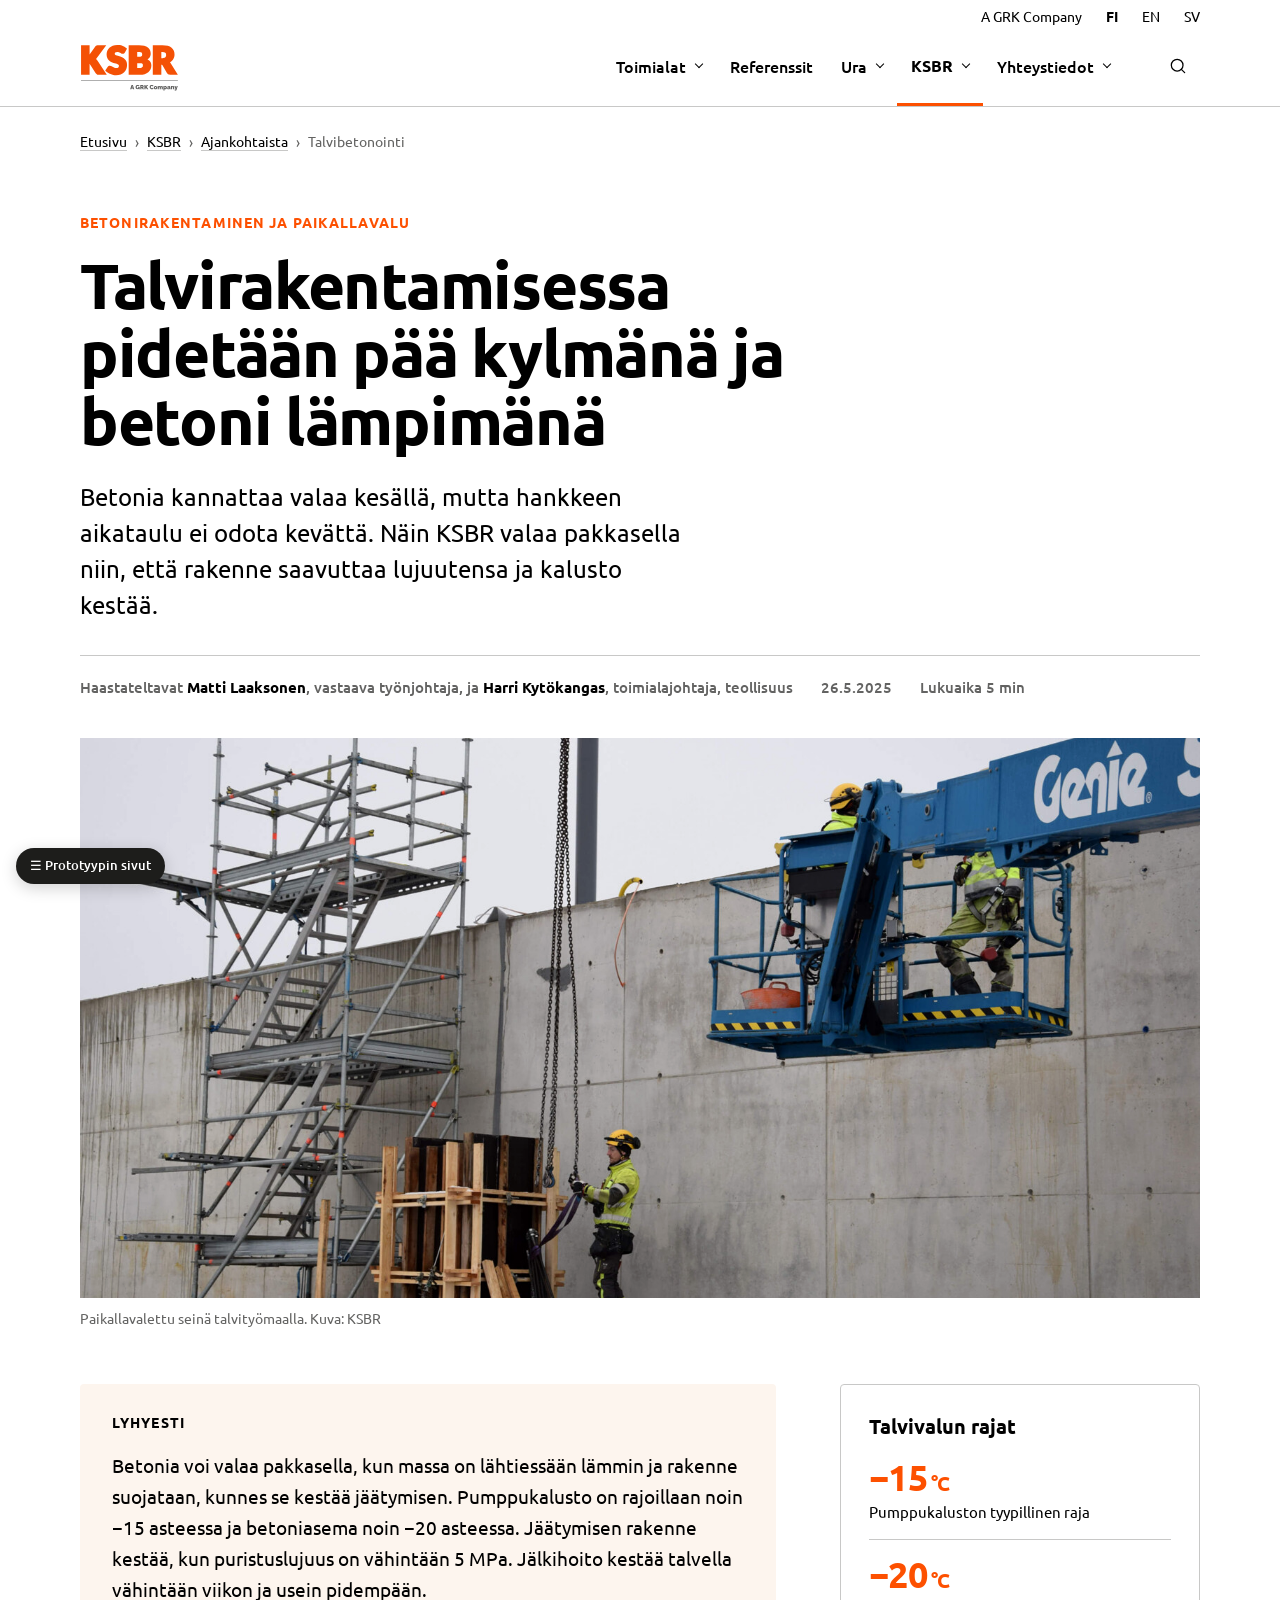
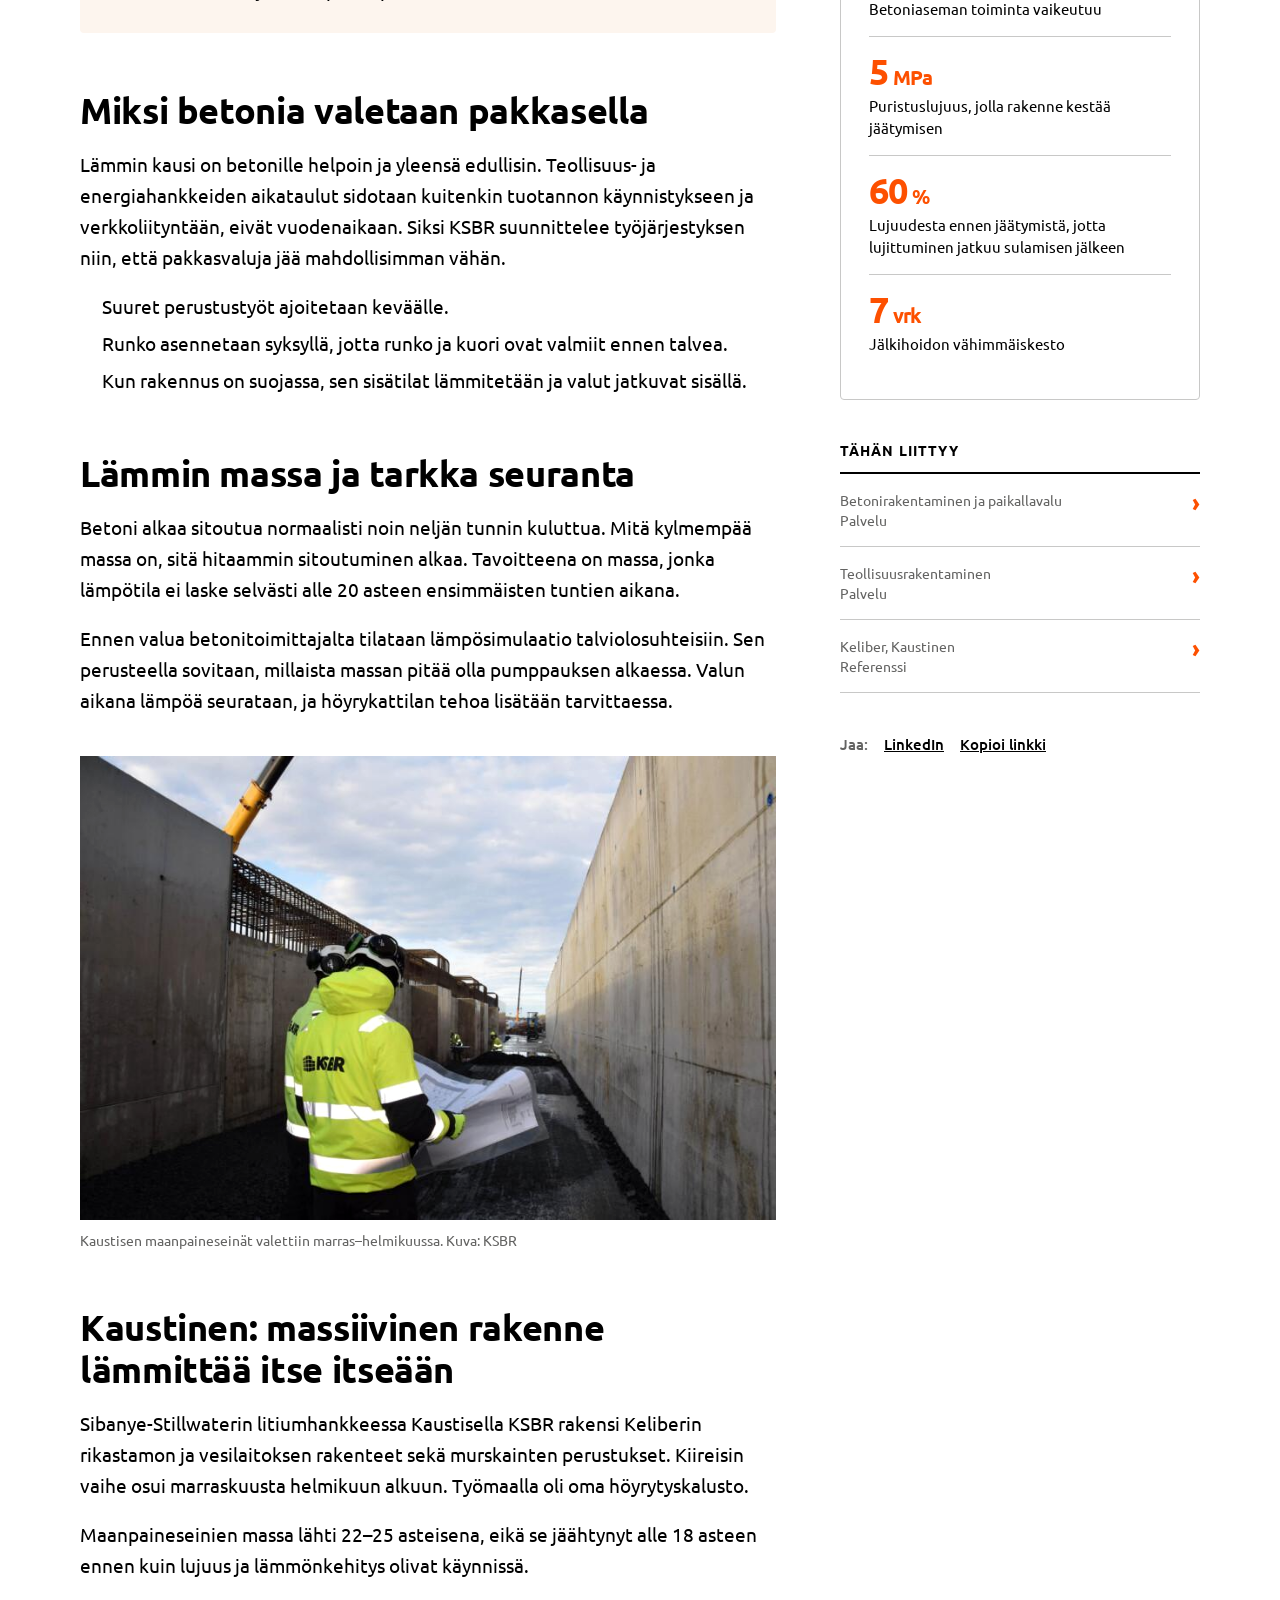
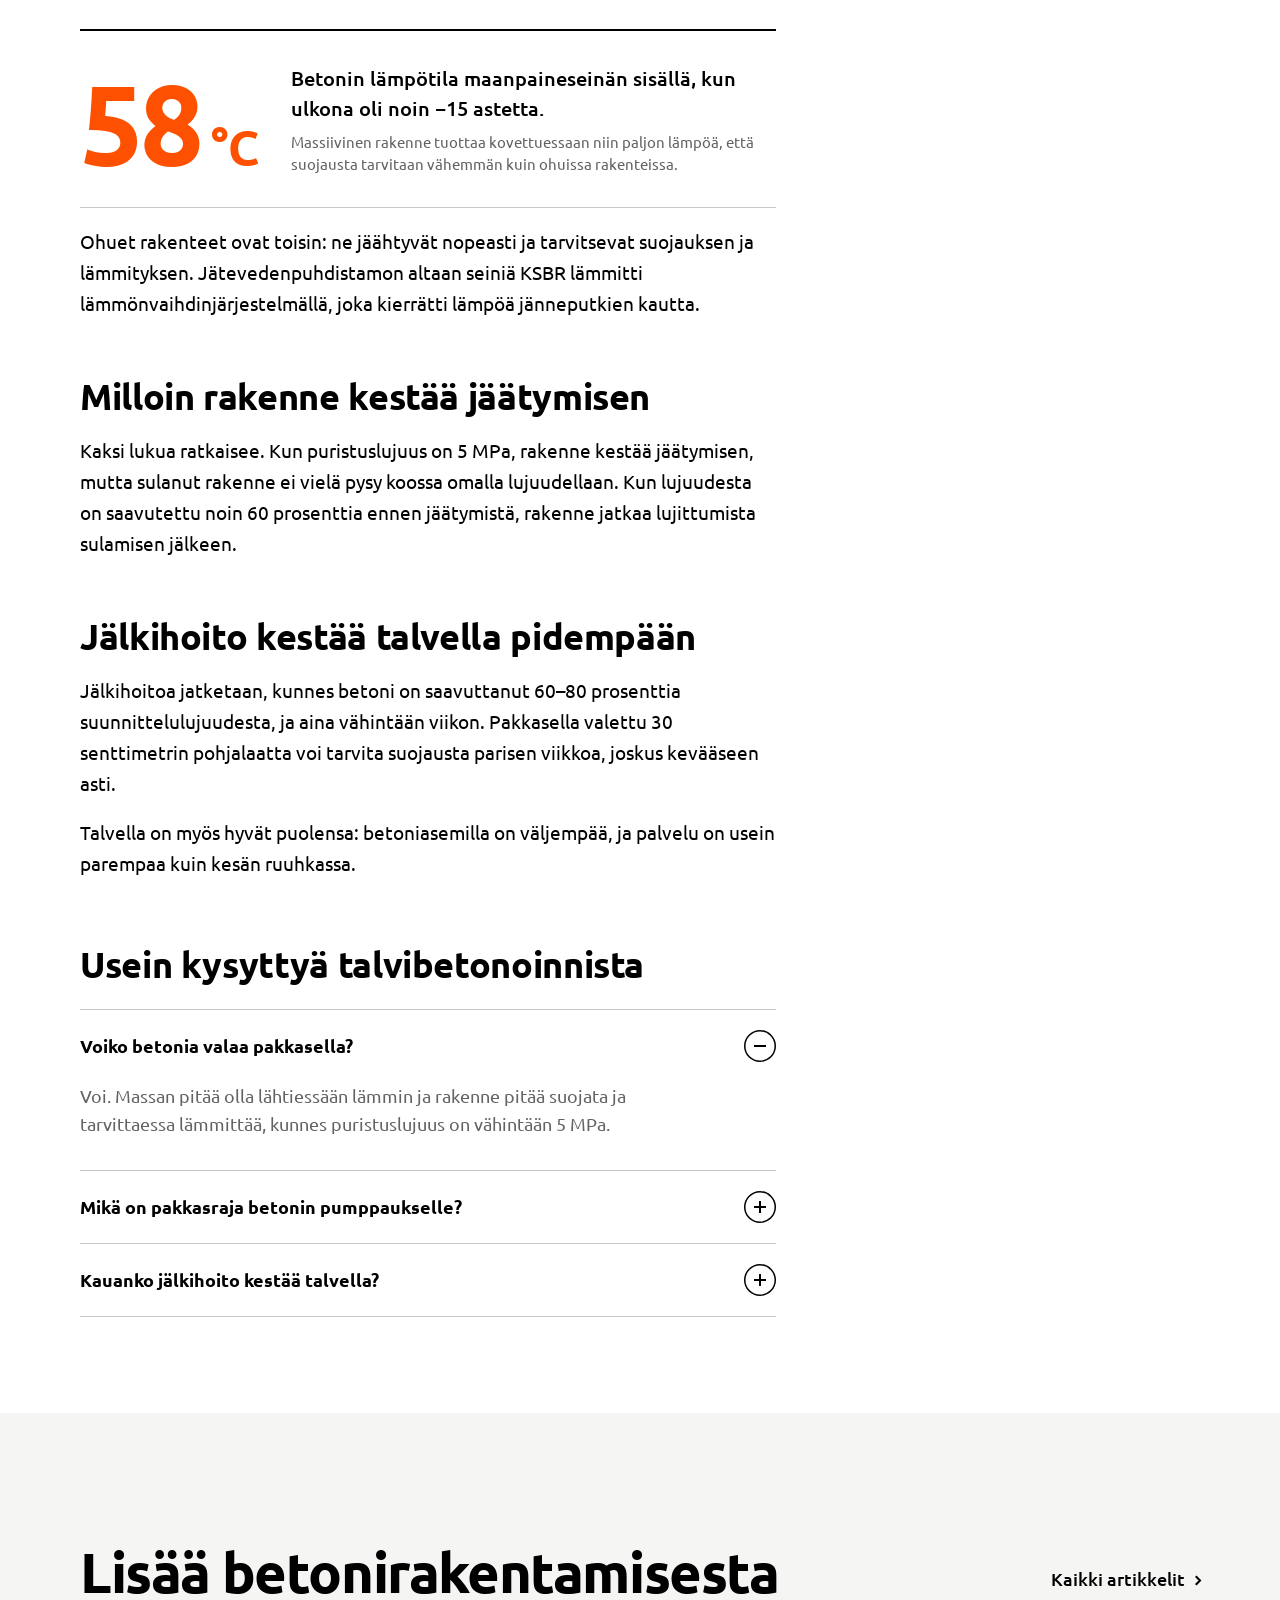
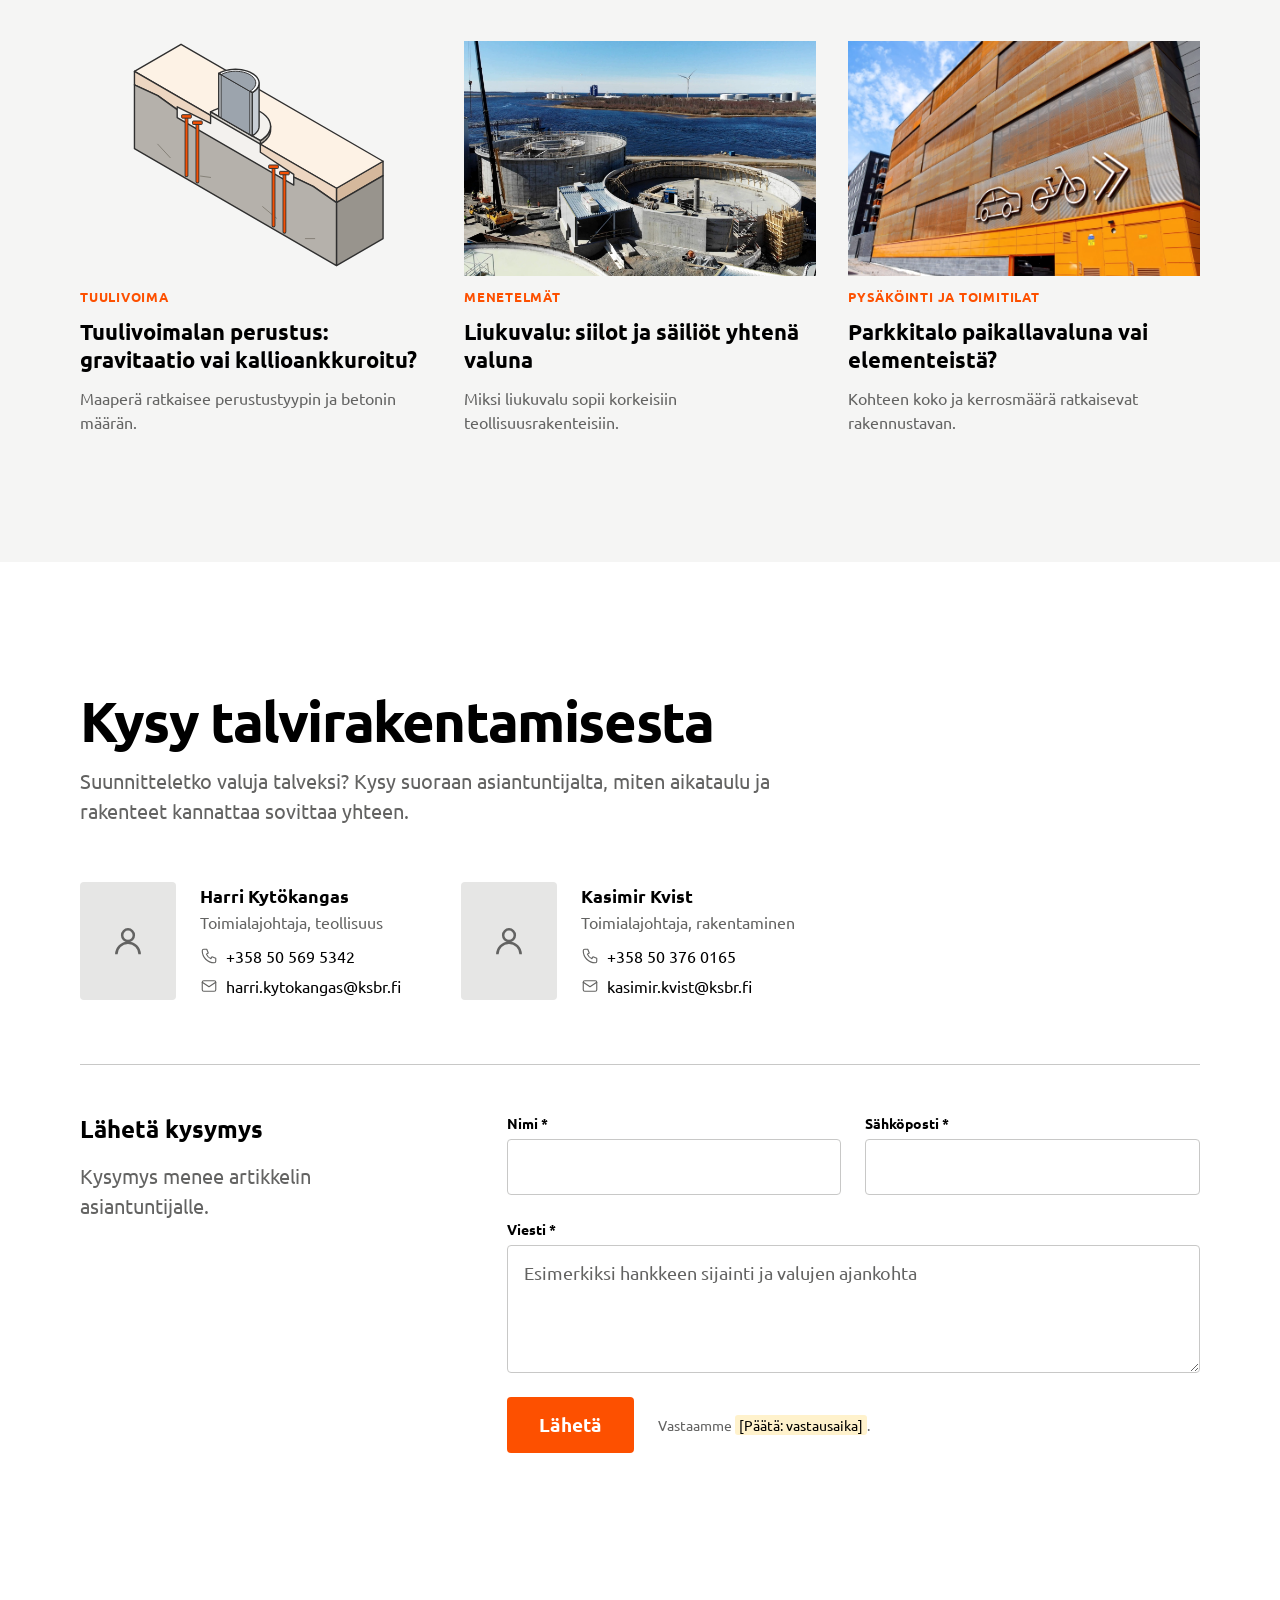
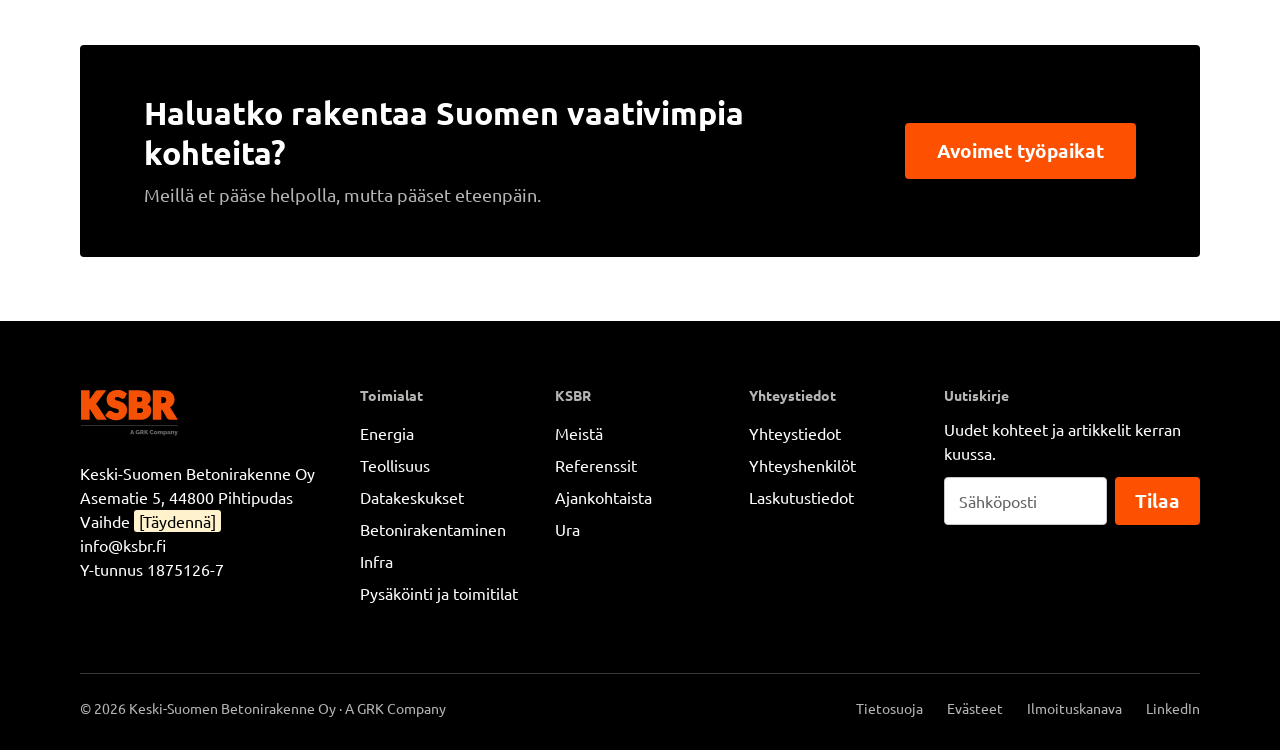
==== commit c4ccc234: "PRJ-182: Tietopankki pois, Ajankohtaista KSBR-valikkoon Ylävalikosta poistettu Tietopankki, footerin" ====
--- a/artikkeli-talvibetonointi.html
+++ b/artikkeli-talvibetonointi.html
@@ -322,9 +322,8 @@
     <nav class="b-nav__menu" id="paavalikko" aria-label="Päävalikko">
       <a class="b-nav__item b-nav__item--menu" href="index.html#toimialat">Toimialat</a>
       <a class="b-nav__item" href="referenssit.html">Referenssit</a>
-      <a class="b-nav__item b-nav__item--menu" href="artikkeli-talvibetonointi.html" aria-current="page">Tietopankki</a>
       <a class="b-nav__item b-nav__item--menu" href="ura.html">Ura</a>
-      <a class="b-nav__item b-nav__item--menu" href="index.html">KSBR</a>
+      <a class="b-nav__item b-nav__item--menu" href="index.html" aria-current="page">KSBR</a>
       <a class="b-nav__item b-nav__item--menu" href="yhteystiedot.html">Yhteystiedot</a>
       <div class="hf-langs"><a href="#" data-proto-missing aria-current="page" lang="fi">FI</a><a href="#" data-proto-missing hreflang="en" lang="en">EN</a><a href="#" data-proto-missing hreflang="sv" lang="sv">SV</a><a class="grk" href="https://grk.fi">A GRK Company</a></div>
     </nav>
@@ -332,7 +331,7 @@
     <a class="b-nav__search" href="index.html" aria-label="Haku"><svg class="b-ico" viewBox="0 0 24 24" aria-hidden="true"><circle cx="11" cy="11" r="7"></circle><path d="m20 20-4-4"></path></svg></a>
   </div>
 </header>
-<ol class="b-crumbs"><li><a href="index.html">Etusivu</a></li><li><a href="artikkeli-talvibetonointi.html">Tietopankki</a></li><li aria-current="page">Talvibetonointi</li></ol>
+<ol class="b-crumbs"><li><a href="index.html">Etusivu</a></li><li><a href="index.html">KSBR</a></li><li><a href="#" data-proto-missing>Ajankohtaista</a></li><li aria-current="page">Talvibetonointi</li></ol>
 <main id="sisalto">
 
 <article>
@@ -404,7 +403,7 @@
 </article>
 
 <section class="b-section b-section--gray"><div class="b-inner">
-  <div class="b-headrow" style="display:flex;justify-content:space-between;align-items:end;gap:24px"><h2 class="b-h2" style="margin:0">Lisää betonirakentamisesta</h2><a class="b-link" href="artikkeli-talvibetonointi.html">Koko tietopankki</a></div>
+  <div class="b-headrow" style="display:flex;justify-content:space-between;align-items:end;gap:24px"><h2 class="b-h2" style="margin:0">Lisää betonirakentamisesta</h2><a class="b-link" href="#" data-proto-missing>Kaikki artikkelit</a></div>
   <div class="ar-more">
     <a href="#" data-proto-missing><img loading="lazy" decoding="async" src="img/perustus-kallio.svg" alt=""><small>Tuulivoima</small><h3>Tuulivoimalan perustus: gravitaatio vai kallioankkuroitu?</h3><p>Maaperä ratkaisee perustustyypin ja betonin määrän.</p></a>
     <a href="#" data-proto-missing><img loading="lazy" decoding="async" src="img/ksbr-storaenso-jatevesialtaiden-seinat-kuva2.jpg" alt=""><small>Menetelmät</small><h3>Liukuvalu: siilot ja säiliöt yhtenä valuna</h3><p>Miksi liukuvalu sopii korkeisiin teollisuusrakenteisiin.</p></a>
@@ -435,7 +434,7 @@
 <footer class="b-footer"><div class="b-footer__top">
   <div><img loading="lazy" decoding="async" class="b-footer__logo" src="img/ksbr-logo.svg" alt="KSBR – A GRK Company"><address class="b-footer__addr">Keski-Suomen Betonirakenne Oy<br>Asematie 5, 44800 Pihtipudas<br>Vaihde <mark class="b-gap">[Täydennä]</mark><br><a href="mailto:info@ksbr.fi" style="color: #ffffff;">info@ksbr.fi</a><br>Y-tunnus 1875126-7</address></div>
   <div><h2 class="hf-fh">Toimialat</h2><ul><li><a href="tuulivoima.html" style="color: #ffffff;">Energia</a></li><li><a href="teollisuus.html" style="color: #ffffff;">Teollisuus</a></li><li><a href="#" data-proto-missing style="color: #ffffff;">Datakeskukset</a></li><li><a href="betonirakentaminen.html" style="color: #ffffff;">Betonirakentaminen</a></li><li><a href="#" data-proto-missing style="color: #ffffff;">Infra</a></li><li><a href="#" data-proto-missing style="color: #ffffff;">Pysäköinti ja toimitilat</a></li></ul></div>
-  <div><h2 class="hf-fh">KSBR</h2><ul><li><a href="meista.html" style="color: #ffffff;">Meistä</a></li><li><a href="referenssit.html" style="color: #ffffff;">Referenssit</a></li><li><a href="artikkeli-talvibetonointi.html" style="color: #ffffff;">Tietopankki</a></li><li><a href="ura.html" style="color: #ffffff;">Ura</a></li></ul></div>
+  <div><h2 class="hf-fh">KSBR</h2><ul><li><a href="meista.html" style="color: #ffffff;">Meistä</a></li><li><a href="referenssit.html" style="color: #ffffff;">Referenssit</a></li><li><a href="#" data-proto-missing style="color: #ffffff;">Ajankohtaista</a></li><li><a href="ura.html" style="color: #ffffff;">Ura</a></li></ul></div>
   <div><h2 class="hf-fh">Yhteystiedot</h2><ul><li><a href="yhteystiedot.html" style="color: #ffffff;">Yhteystiedot</a></li><li><a href="yhteyshenkilot.html" style="color: #ffffff;">Yhteyshenkilöt</a></li><li><a href="yhteystiedot.html" style="color: #ffffff;">Laskutustiedot</a></li></ul></div>
   <div><h2 class="hf-fh">Uutiskirje</h2><p style="font-size: 16px; line-height: 24px;">Uudet kohteet ja artikkelit kerran kuussa.</p><form class="b-footer__news"><input class="b-input" type="email" placeholder="Sähköposti" aria-label="Sähköposti"><button class="b-btn" type="button">Tilaa</button></form></div>
 </div><div class="b-footer__bottom"><span>© 2026 Keski-Suomen Betonirakenne Oy · A GRK Company</span><nav><a href="#" data-proto-missing style="color: #b5b5b4;">Tietosuoja</a><a href="#" data-proto-missing style="color: #b5b5b4;">Evästeet</a><a href="#" data-proto-missing style="color: #b5b5b4;">Ilmoituskanava</a><a href="#" data-proto-missing style="color: #b5b5b4;">LinkedIn</a></nav></div></footer>
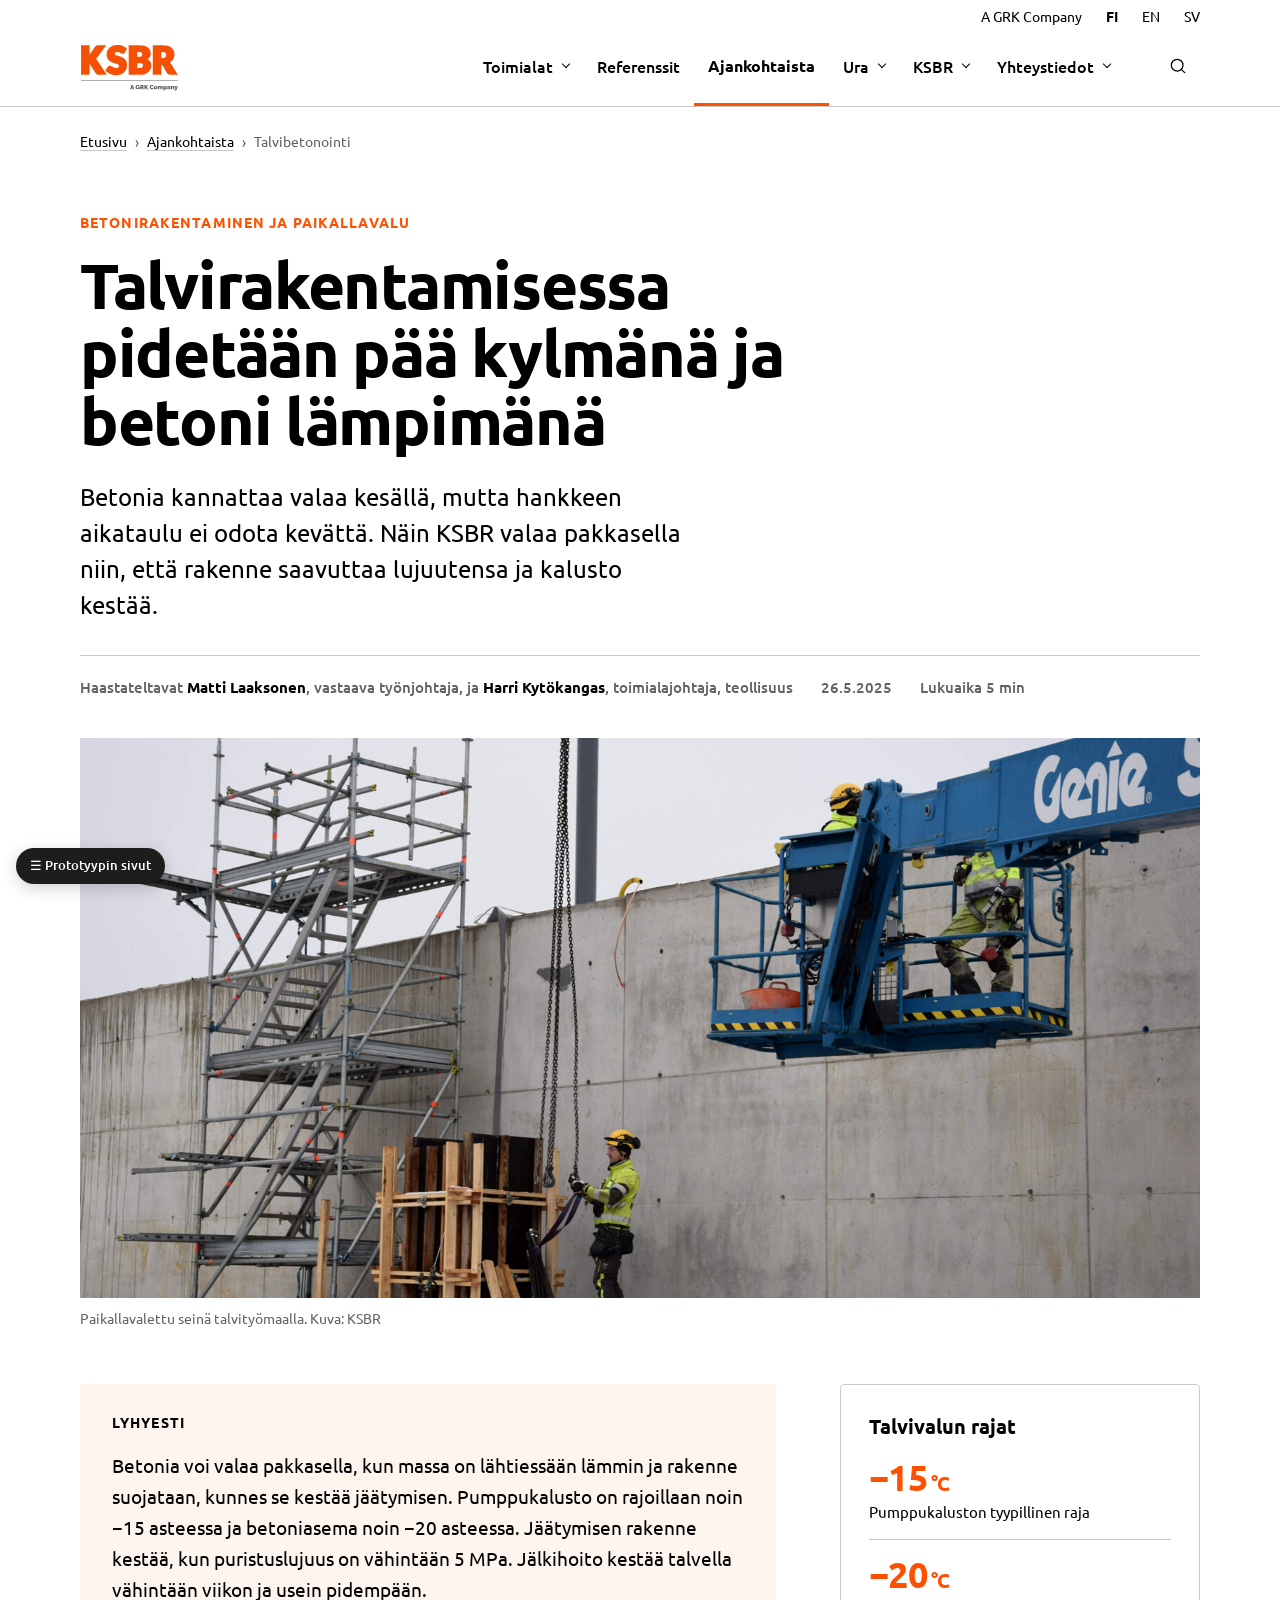
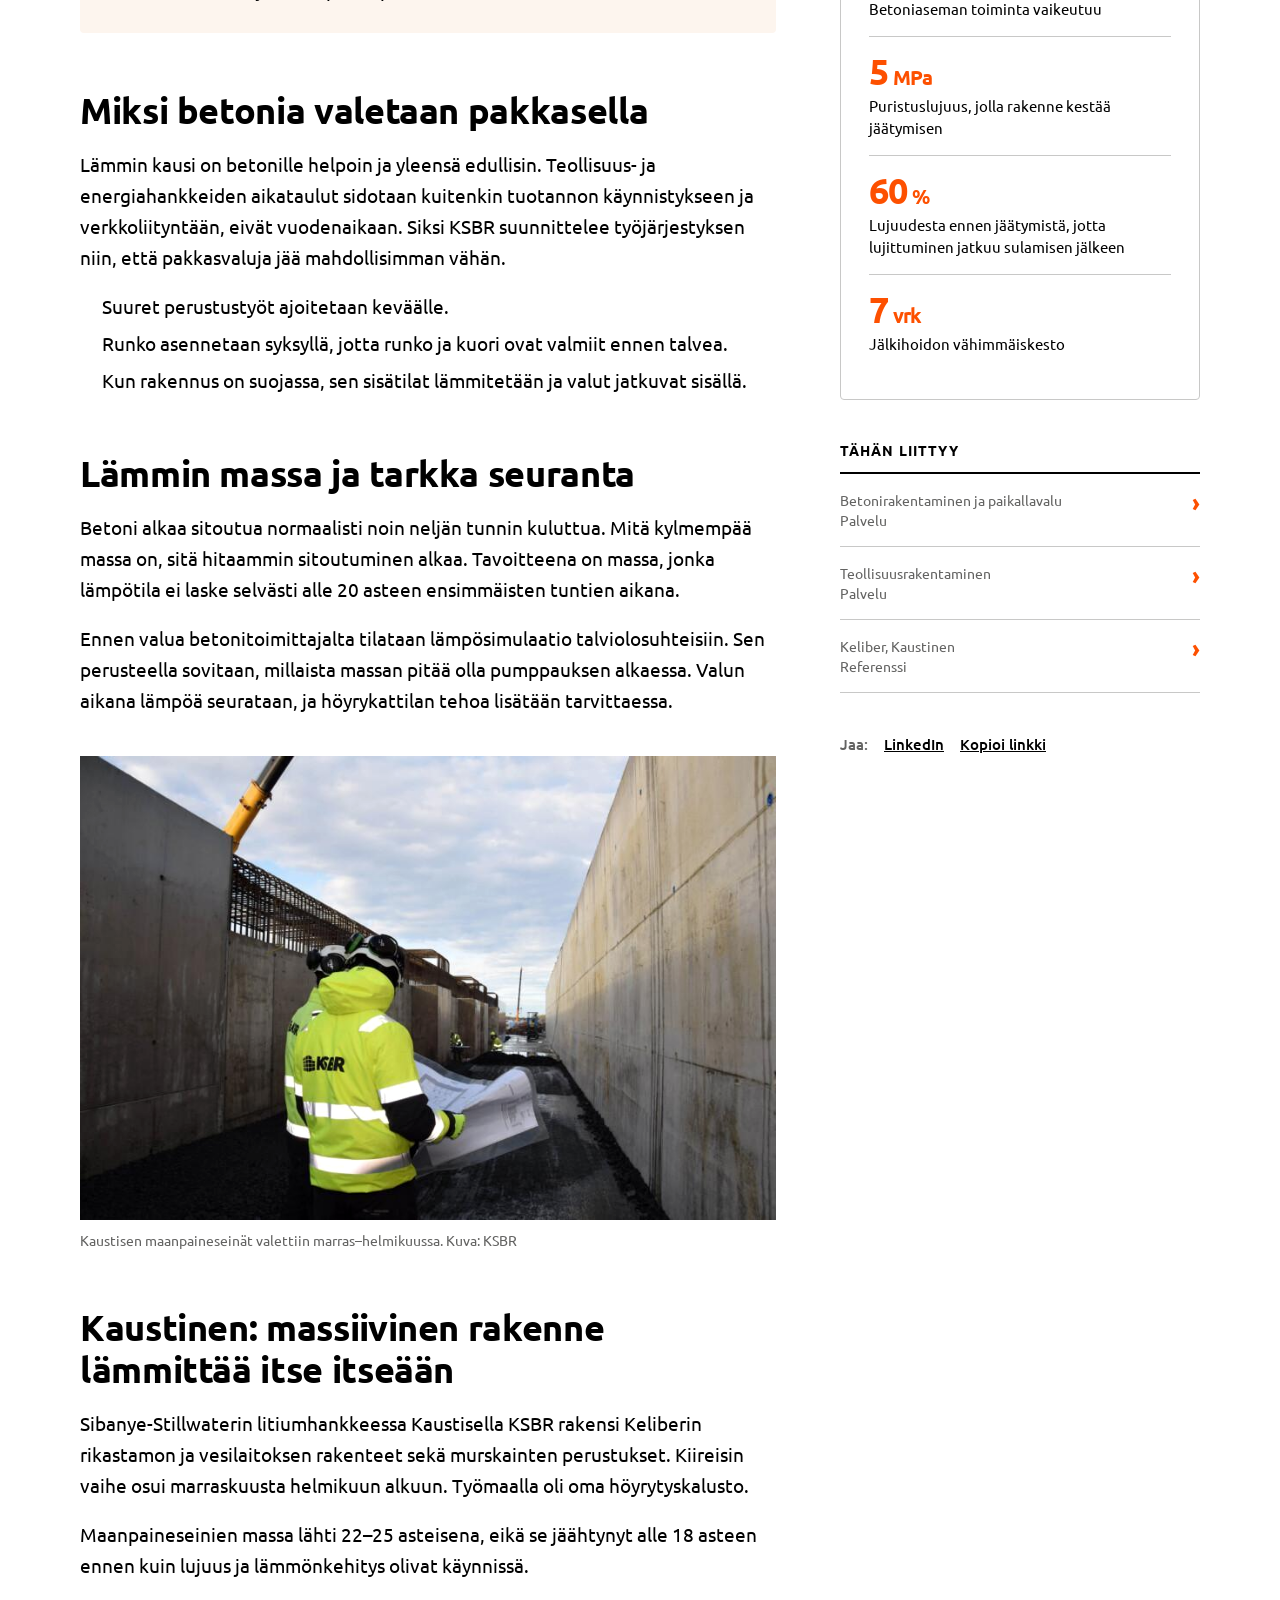
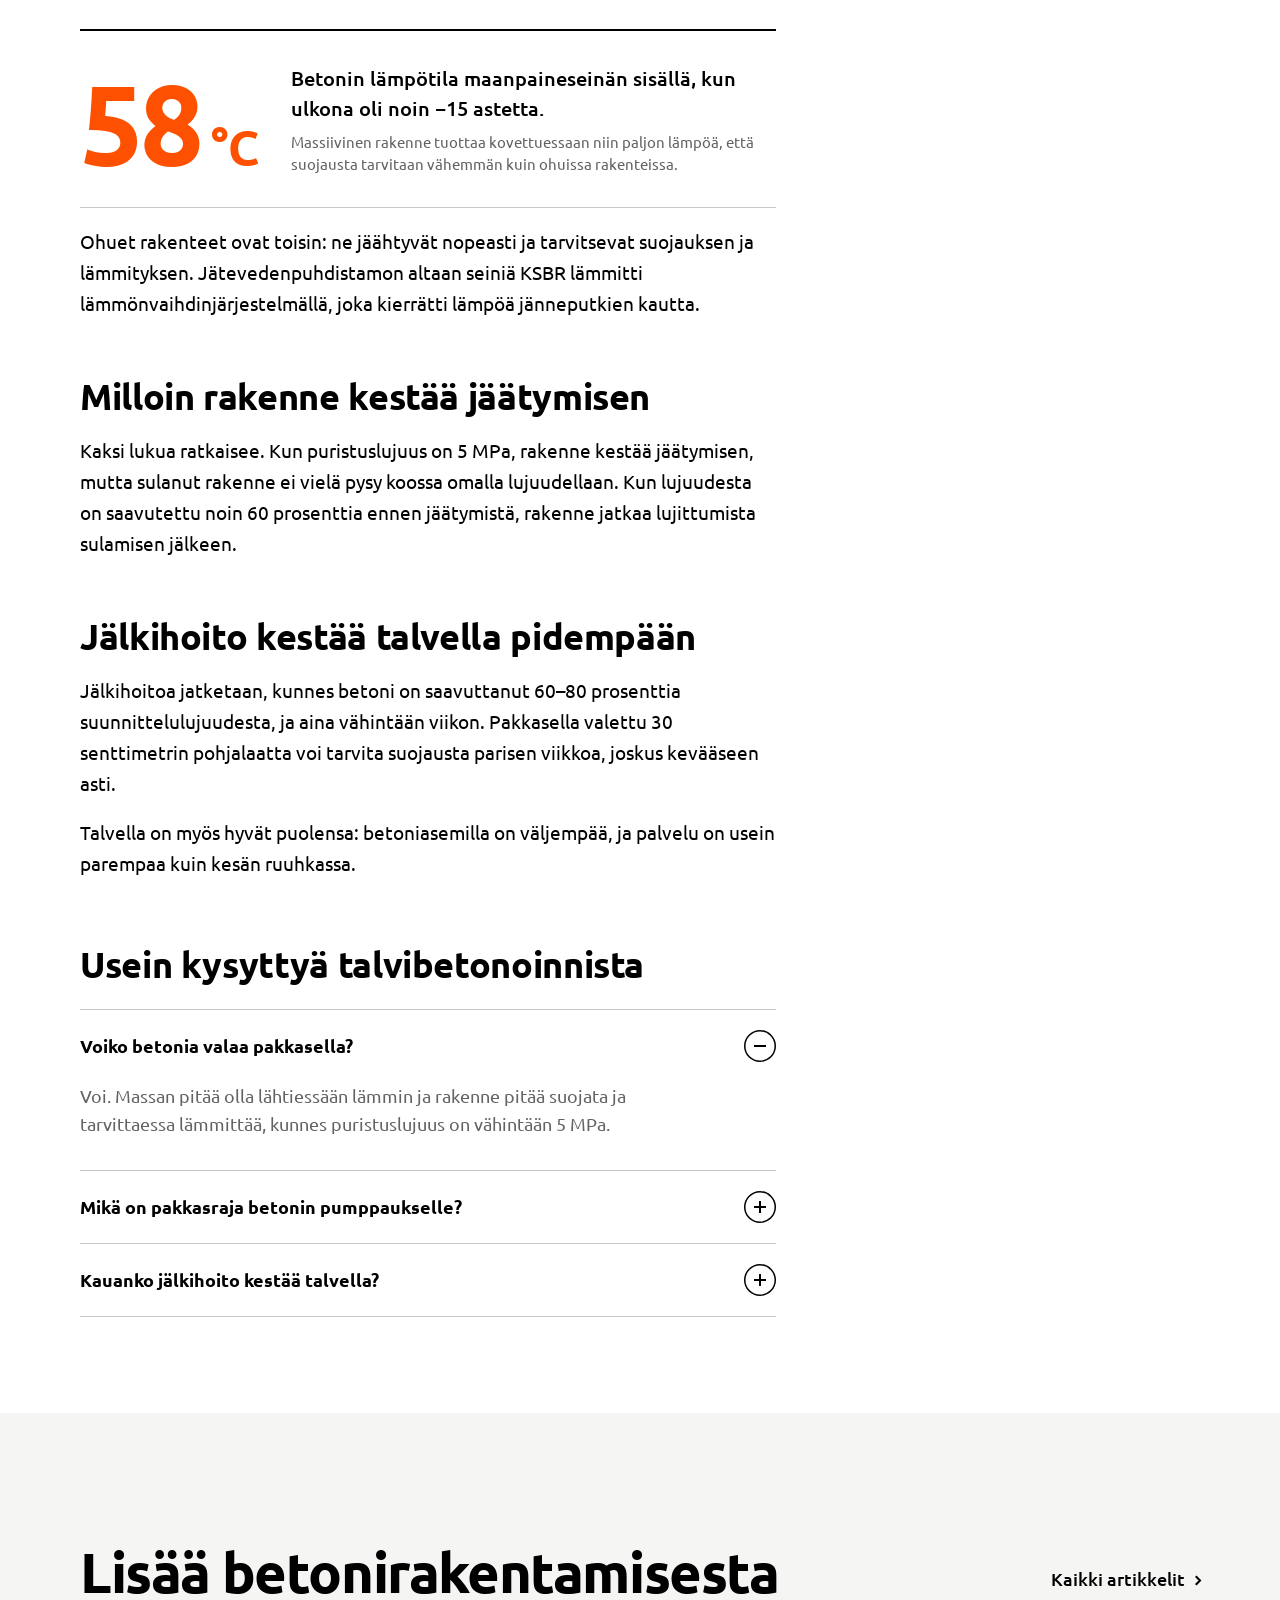
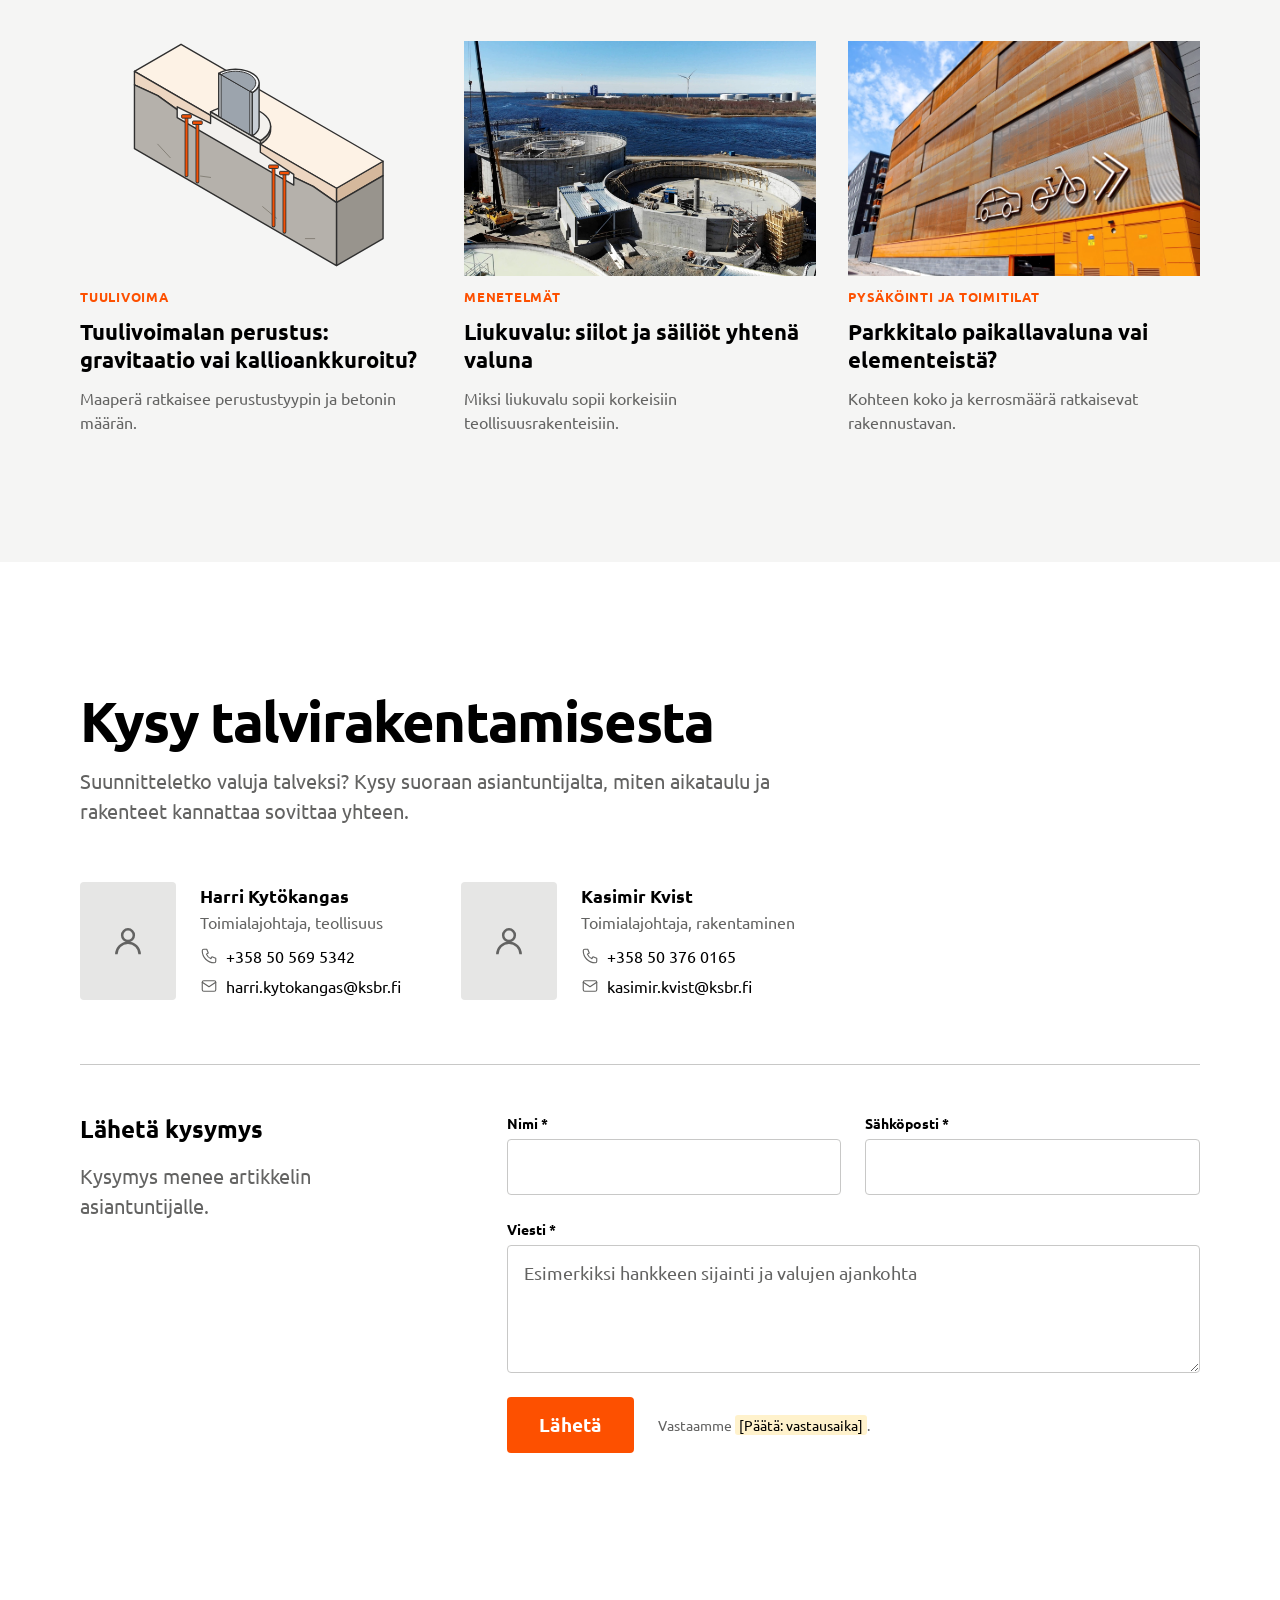
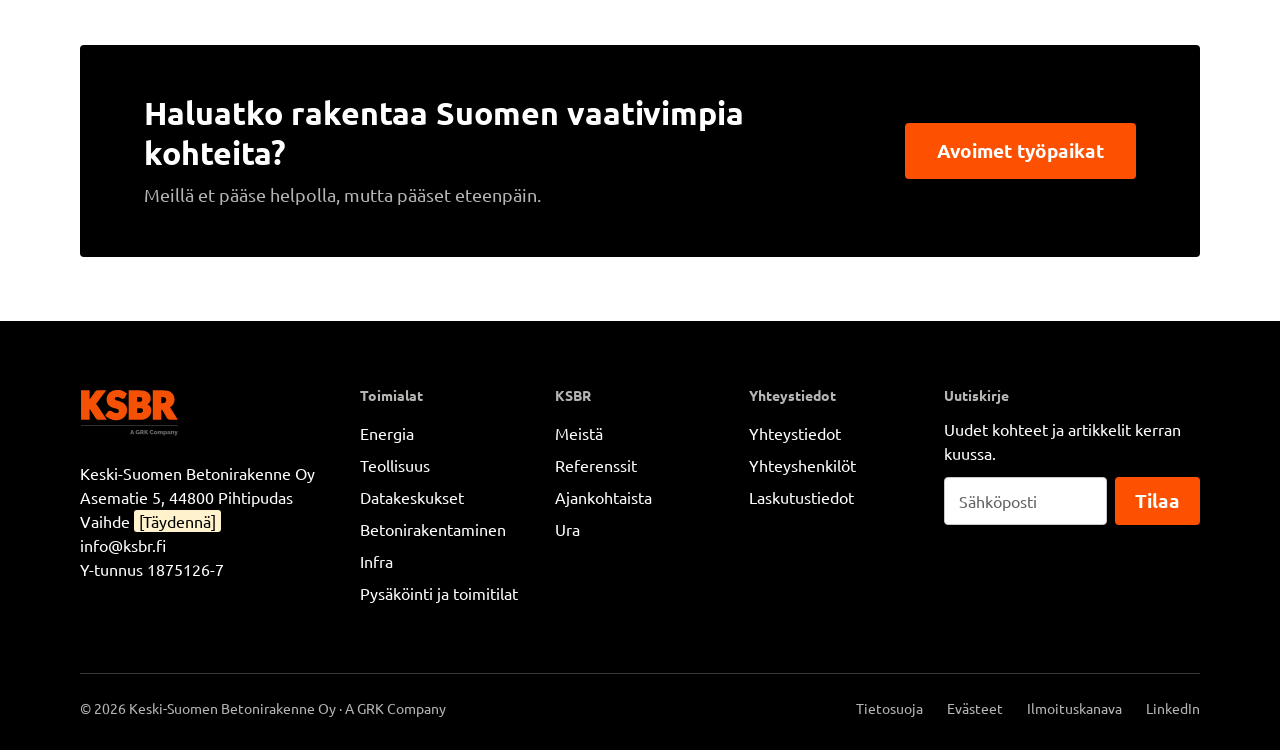
==== commit 2a6eb10b: "Ajankohtaista päävalikkoon Referenssien jälkeen, artikkelin murupolku Etusivu › Ajankohtaista (PRJ-2" ====
--- a/artikkeli-talvibetonointi.html
+++ b/artikkeli-talvibetonointi.html
@@ -322,8 +322,9 @@
     <nav class="b-nav__menu" id="paavalikko" aria-label="Päävalikko">
       <a class="b-nav__item b-nav__item--menu" href="index.html#toimialat">Toimialat</a>
       <a class="b-nav__item" href="referenssit.html">Referenssit</a>
+      <a class="b-nav__item" href="#" data-proto-missing aria-current="page">Ajankohtaista</a>
       <a class="b-nav__item b-nav__item--menu" href="ura.html">Ura</a>
-      <a class="b-nav__item b-nav__item--menu" href="index.html" aria-current="page">KSBR</a>
+      <a class="b-nav__item b-nav__item--menu" href="index.html">KSBR</a>
       <a class="b-nav__item b-nav__item--menu" href="yhteystiedot.html">Yhteystiedot</a>
       <div class="hf-langs"><a href="#" data-proto-missing aria-current="page" lang="fi">FI</a><a href="#" data-proto-missing hreflang="en" lang="en">EN</a><a href="#" data-proto-missing hreflang="sv" lang="sv">SV</a><a class="grk" href="https://grk.fi">A GRK Company</a></div>
     </nav>
@@ -331,7 +332,7 @@
     <a class="b-nav__search" href="index.html" aria-label="Haku"><svg class="b-ico" viewBox="0 0 24 24" aria-hidden="true"><circle cx="11" cy="11" r="7"></circle><path d="m20 20-4-4"></path></svg></a>
   </div>
 </header>
-<ol class="b-crumbs"><li><a href="index.html">Etusivu</a></li><li><a href="index.html">KSBR</a></li><li><a href="#" data-proto-missing>Ajankohtaista</a></li><li aria-current="page">Talvibetonointi</li></ol>
+<ol class="b-crumbs"><li><a href="index.html">Etusivu</a></li><li><a href="#" data-proto-missing>Ajankohtaista</a></li><li aria-current="page">Talvibetonointi</li></ol>
 <main id="sisalto">
 
 <article>
